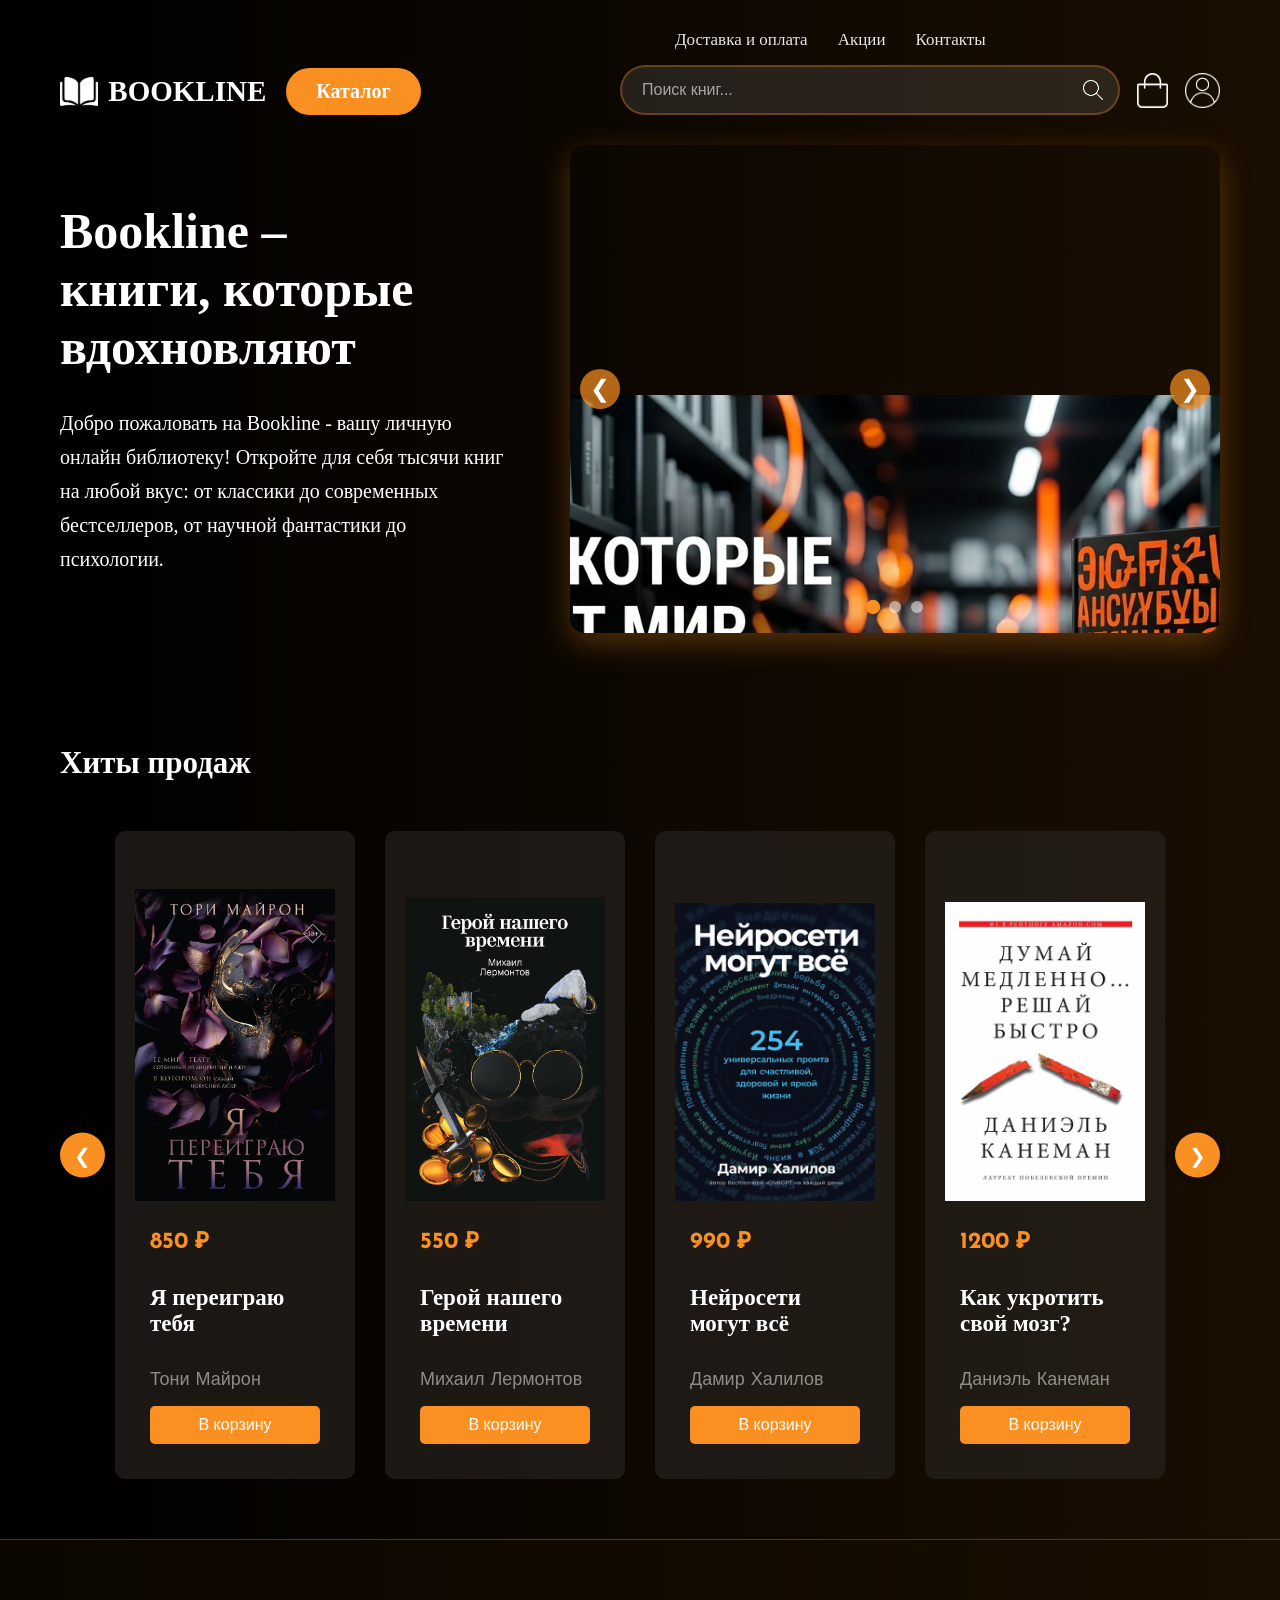
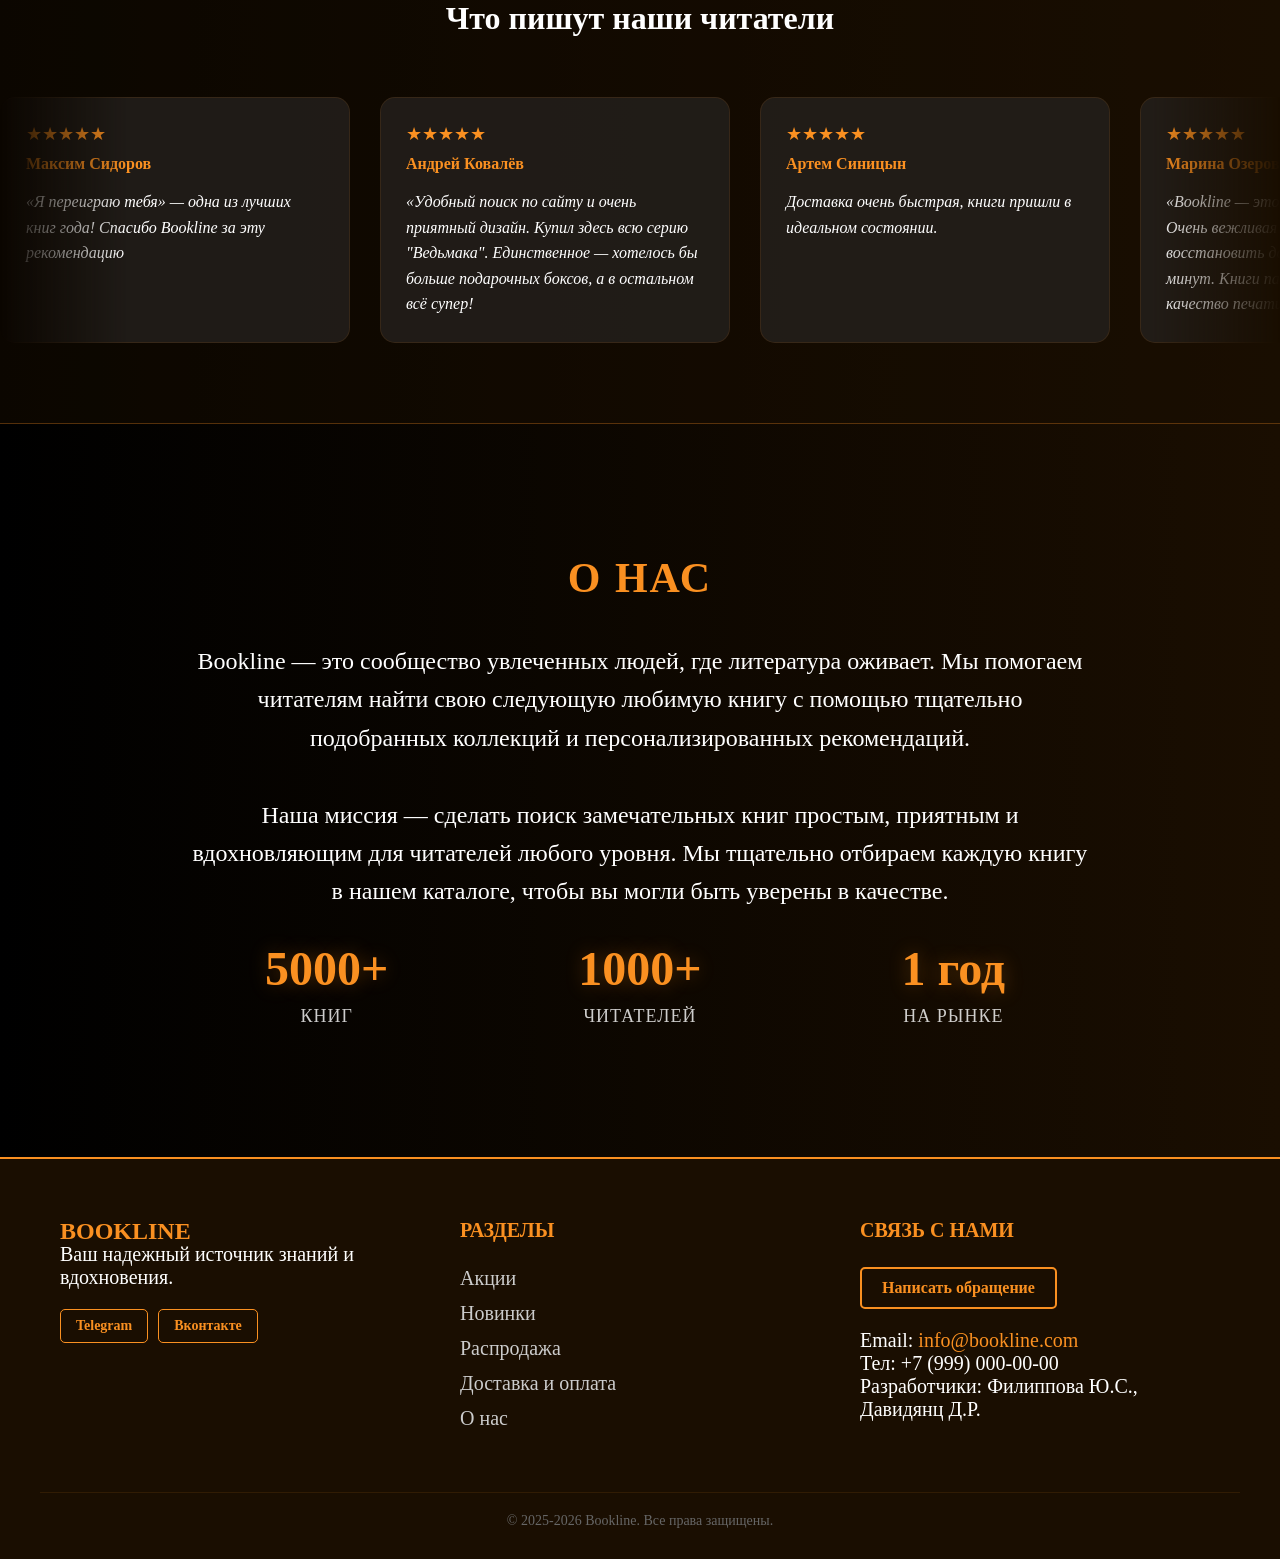
==== index.html @ d4cd9b9f "Фикс" ====
<!DOCTYPE html>
<html lang="ru">

<head>
    <meta charset="UTF-8">
    <meta name="viewport" content="width=device-width, initial-scale=1.0">
    <link rel="stylesheet" href="css/main.css" type="text/css">
    <link rel="icon" href="images/favicon.png" type="image/png">
    <title>Bookline</title>
</head>

<body>
    <div class="wrapper">
        <header class="container">
            <div class="header-left">
                <div class="logo">
                    <a href="index.html" class="logo-link">
                        <div class="logo-image">
                            <img src="images/logo.png" alt="Logo">
                        </div>
                        <span class="name">Bookline</span>
                    </a>
                </div>

                <div class="catalog-wrapper">
                    <div class="catalog-btn">
                        <a href="catalog.html" id="catalogTrigger">Каталог</a>
                    </div>
                    <ul class="catalog-dropdown" id="catalogMenu">
                        <li><a href="category.html">Классика</a></li>
                        <li><a href="#">Саморазвитие</a></li>
                        <li><a href="#">Фантастика</a></li>
                        <li><a href="#">Детективы</a></li>
                        <li><a href="#">Психология</a></li>
                        <li><a href="#">Программирование</a></li>
                        <li><a href="#">Детские книги</a></li>
                    </ul>
                </div>
            </div>

            <nav>
                <div class="top-links">
                    <a href="delivery-payment.html">Доставка и оплата</a>
                    <a href="#">Акции</a>
                    <a href="contacts.html">Контакты</a>

                </div>
                <ul>
                    <li class="search-item">
                        <form class="search-form" action="#" method="get">
                            <input type="text" placeholder="Поиск книг..." class="search-input">
                            <button type="submit" class="search-btn">
                                <img src="images/search-icon.png" alt="Поиск">
                            </button>
                        </form>
                    </li>
                    <li class="icon-item">
                        <a href="cart.html">
                            <img src="images/basket-icon.png" alt="Корзина" class="nav-icon">
                        </a>
                    </li>
                    <li class="icon-item">
                        <a href="#">
                            <img src="images/profile-icon.png" alt="Личный кабинет" class="nav-icon">
                        </a>
                    </li>
                </ul>
            </nav>
        </header>

        <main>
            <section class="hero container">
                <div class="hero-content">
                    <div class="hero--info">
                        <h2>Bookline – <br>книги, которые вдохновляют</h2>
                        <p>Добро пожаловать на Bookline - вашу личную онлайн библиотеку! Откройте для себя тысячи книг
                            на любой вкус: от классики до современных бестселлеров, от научной фантастики до психологии.
                        </p>
                    </div>

                    <div class="hero-carousel">
                        <div class="carousel-container">
                            <div class="carousel-slide"><img src="images/banner1.png" alt="Акция 1"></div>
                            <div class="carousel-slide"><img src="images/banner2.png" alt="Акция 2"></div>
                            <div class="carousel-slide"><img src="images/banner2.png" alt="Акция 3"></div>
                        </div>
                        <button class="carousel-prev">❮</button>
                        <button class="carousel-next">❯</button>
                    </div>
                </div>
            </section>

            <section class="container trending">
                <div class="trending-header">
                    <h3>Хиты продаж</h3>
                </div>

                <div class="trending-slider-container">
                    <button class="trending-prev">❮</button>
                    <div class="books-slider-wrapper">
                        <div class="Books">
                            <div class="Block">
                                <a href="product.html">
                                    <div class="book-image-container">
                                        <img src="images/1.jpeg" alt="Я переиграю тебя" class="book-image">
                                    </div>
                                </a>
                                <div class="book-info">
                                    <div class="price-tag">850 ₽</div>
                                    <a href="product.html"><span class="book-title">Я переиграю тебя</span></a>
                                    <p class="book-author">Тони Майрон</p>
                                </div>
                                <button class="add-to-cart-btn" data-id="book_1" data-title="Я переиграю тебя"
                                    data-author="Тони Майрон" data-price="850" data-image="images/1.jpeg">
                                    В корзину
                                </button>
                            </div>

                            <div class="Block">
                                <div class="book-image-container">
                                    <img src="images/2.jpeg" alt="Герой нашего времени" class="book-image">
                                </div>
                                <div class="book-info">
                                    <div class="price-tag">550 ₽</div>
                                    <span class="book-title">Герой нашего времени</span>
                                    <p class="book-author">Михаил Лермонтов</p>
                                </div>
                                <button class="add-to-cart-btn" data-id="book_2" data-title="Герой нашего времени"
                                    data-author="Михаил Лермонтов" data-price="550" data-image="images/2.jpeg">
                                    В корзину
                                </button>
                            </div>

                            <div class="Block">
                                <div class="book-image-container">
                                    <img src="images/3.jpeg" alt="Нейросети могут всё" class="book-image">
                                </div>
                                <div class="book-info">
                                    <div class="price-tag">990 ₽</div>
                                    <span class="book-title">Нейросети могут всё</span>
                                    <p class="book-author">Дамир Халилов</p>
                                </div>
                                <button class="add-to-cart-btn" data-id="book_3" data-title="Нейросети могут всё"
                                    data-author="Дамир Халилов" data-price="990" data-image="images/3.jpeg">
                                    В корзину
                                </button>
                            </div>

                            <div class="Block">
                                <div class="book-image-container">
                                    <img src="images/4.jpeg" alt="Как укротить свой мозг?" class="book-image">
                                </div>
                                <div class="book-info">
                                    <div class="price-tag">1200 ₽</div>
                                    <span class="book-title">Как укротить свой мозг?</span>
                                    <p class="book-author">Даниэль Канеман</p>
                                </div>
                                <button class="add-to-cart-btn" data-id="book_4" data-title="Как укротить свой мозг?"
                                    data-author="Даниэль Канеман" data-price="1200" data-image="images/4.jpeg">
                                    В корзину
                                </button>
                            </div>
                            <div class="Block">
                                <div class="book-image-container">
                                    <img src="images/4.jpeg" alt="Как укротить свой мозг?" class="book-image">
                                </div>
                                <div class="book-info">
                                    <div class="price-tag">1200 ₽</div>
                                    <span class="book-title">Как укротить свой мозг?</span>
                                    <p class="book-author">Даниэль Канеман</p>
                                </div>
                                <button class="add-to-cart-btn" data-id="book_4" data-title="Как укротить свой мозг?"
                                    data-author="Даниэль Канеман" data-price="1200" data-image="images/4.jpeg">
                                    В корзину
                                </button>
                            </div>
                            <div class="Block">
                                <div class="book-image-container">
                                    <img src="images/4.jpeg" alt="Как укротить свой мозг?" class="book-image">
                                </div>
                                <div class="book-info">
                                    <div class="price-tag">1200 ₽</div>
                                    <span class="book-title">Как укротить свой мозг?</span>
                                    <p class="book-author">Даниэль Канеман</p>
                                </div>
                                <button class="add-to-cart-btn" data-id="book_4" data-title="Как укротить свой мозг?"
                                    data-author="Даниэль Канеман" data-price="1200" data-image="images/4.jpeg">
                                    В корзину
                                </button>
                            </div>
                            <div class="Block">
                                <div class="book-image-container">
                                    <img src="images/4.jpeg" alt="Как укротить свой мозг?" class="book-image">
                                </div>
                                <div class="book-info">
                                    <div class="price-tag">1200 ₽</div>
                                    <span class="book-title">Как укротить свой мозг?</span>
                                    <p class="book-author">Даниэль Канеман</p>
                                </div>
                                <button class="add-to-cart-btn" data-id="book_4" data-title="Как укротить свой мозг?"
                                    data-author="Даниэль Канеман" data-price="1200" data-image="images/4.jpeg">
                                    В корзину
                                </button>
                            </div>
                        </div>
                    </div>
                    <button class="trending-next">❯</button>
                </div>
            </section>

            <section class="reviews-section">
                <h3>Что пишут наши читатели</h3>
                <div class="reviews-wrapper">
                    <div class="reviews">
                        <div class="review-card">
                            <div class="stars">★★★★★</div>
                            <div class="reviewer">Максим Сидоров</div>
                            <p class="quote">«Я переиграю тебя» — одна из лучших книг года! Спасибо Bookline за эту
                                рекомендацию</p>
                        </div>
                        <div class="review-card">
                            <div class="stars">★★★★★</div>
                            <div class="reviewer">Андрей Ковалёв</div>
                            <p class="quote">«Удобный поиск по сайту и очень приятный дизайн. Купил здесь всю серию
                                "Ведьмака". Единственное — хотелось бы больше подарочных боксов, а в остальном всё
                                супер!</p>

                        </div>
                        <div class="review-card">
                            <div class="stars">★★★★★</div>
                            <div class="reviewer">Артем Синицын</div>
                            <p class="quote">Доставка очень быстрая, книги пришли в идеальном состоянии.</p>
                        </div>
                        <div class="review-card">
                            <div class="stars">★★★★★</div>
                            <div class="reviewer">Марина Озерова</div>
                            <p class="quote">«Bookline — это любовь с первого заказа. Очень вежливая поддержка, помогли
                                восстановить доступ к аккаунту за пять минут. Книги пахнут типографией, качество печати
                                на высоте».</p>


                        </div>
                        <div class="review-card">
                            <div class="stars">★★★★★</div>
                            <p class="reviewer">Дмитрий Волков</p>
                            <p class="quote">«Шикарный подбор технической литературы. Раздел про программирование
                                постоянно обновляется актуальными новинками. Цены кусаются меньше, чем в сетевых
                                офлайн-магазинах».</p>

                        </div>




                    </div>
                </div>
            </section>




            <section class="about-section">
                <div class="container">
                    <h2>О Нас</h2>
                    <div class="about-content">
                        <div class="about-text">
                            <p class="about-main">Bookline — это сообщество увлеченных людей, где литература оживает. Мы
                                помогаем читателям найти свою следующую любимую книгу с помощью тщательно подобранных
                                коллекций и персонализированных рекомендаций.<br><br>
                                Наша миссия — сделать поиск замечательных книг простым, приятным и вдохновляющим для
                                читателей любого уровня. Мы тщательно отбираем каждую книгу в нашем каталоге, чтобы вы
                                могли быть уверены в качестве.</p>
                            <div class="about-stats">
                                <div class="stat-item"><span class="stat-number">5000+</span><span
                                        class="stat-label">книг</span></div>
                                <div class="stat-item"><span class="stat-number">1000+</span><span
                                        class="stat-label">читателей</span></div>
                                <div class="stat-item"><span class="stat-number">1 год</span><span class="stat-label">на
                                        рынке</span></div>
                            </div>
                        </div>
                    </div>
                </div>
            </section>
        </main>

        <footer class="footer">
            <div class="footer-content container">
                <div class="footer-section">
                    <div class="logo">
                        <span class="name" style="color: #FA9021; font-weight: bold; font-size: 24px;">Bookline</span>
                    </div>
                    <p>Ваш надежный источник знаний и вдохновения.</p>
                    <div class="social-links">
                        <a href="#" class="social-btn tg">Telegram</a>
                        <a href="#" class="social-btn vk">Вконтакте</a>
                    </div>
                </div>
                <div class="footer-section">
                    <h4>Разделы</h4>
                    <ul>
                        <li><a href="#">Акции</a></li>
                        <li><a href="#">Новинки</a></li>
                        <li><a href="#">Распродажа</a></li>
                        <li><a href="delivery-payment.html">Доставка и оплата</a></li>
                        <li><a href="#">О нас</a></li>
                    </ul>
                </div>
                <div class="footer-section">
                    <h4>Связь с нами</h4>
                    <button type="button" id="writeUsBtn" class="contact-btn">Написать обращение</button>
                    <p>Email: <a href="mailto:info@bookline.com" style="color: #FA9021;">info@bookline.com</a></p>
                    <p>Тел: +7 (999) 000-00-00</p>
                    <p>Разработчики: Филиппова Ю.C., Давидянц Д.Р.</p>
                </div>
            </div>
            <div class="footer-bottom container">
                <p>© 2025-2026 Bookline. Все права защищены.</p>
            </div>
        </footer>
    </div>
    <div id="contactModal" class="modal-overlay">
        <div class="modal-content contact-modal">
            <button id="closeContact" class="close-modal-btn">&times;</button>
            <h2>Написать нам</h2>
            <p class="modal-subtitle">Есть вопросы или предложения? Мы всегда на связи!</p>

            <form id="contactForm">
                <div class="form-group">
                    <label>Ваше имя</label>
                    <input type="text" id="contactName" placeholder="Иван Иванов" required>
                </div>

                <div class="form-group">
                    <label>Электронная почта</label>
                    <input type="email" id="contactEmail" placeholder="example@mail.com" required>
                </div>

                <div class="form-group">
                    <label>Сообщение</label>
                    <textarea id="contactMessage" rows="4" placeholder="Ваш текст..." required></textarea>
                </div>

                <button type="submit" class="submit-contact-btn">Отправить сообщение</button>
            </form>
        </div>
    </div>
    <script src="js/script.js"></script>
</body>

</html>
---- css/main.css ----
@import url('https://fonts.googleapis.com/css2?family=Alegreya+SC:ital,wght@0,400;0,500;0,700;0,800;0,900;1,400;1,500;1,700;1,800;1,900&family=Josefin+Sans:ital,wght@0,100..700;1,100..700&family=Winky+Sans:ital,wght@0,300..900;1,300..900&display=swap');
@import url('https://fonts.googleapis.com/css2?family=Alegreya+SC:ital,wght@0,400;0,500;0,700;0,800;0,900;1,400;1,500;1,700;1,800;1,900&family=Winky+Sans:ital,wght@0,300..900;1,300..900&display=swap');

* {
    margin: 0;
    padding: 0;
    box-sizing: border-box;
}

body {
    font-weight: 400;
    color: white;
    font-size: 20px;
    background: linear-gradient(90deg, rgba(0, 0, 0, 1) 0%, rgba(26, 14, 1, 1) 100%);
}

a {
    text-decoration: none;
}

.wrapper {
    width: 100%;
}

.container {
    margin: 0 auto;
    max-width: 1200px;
    padding: 0 20px;
}

header.container {
    display: flex;
    align-items: flex-end; 
    justify-content: space-between;
    gap: 20px;
    padding: 30px 20px;
}
.header-left {
    display: flex;
    align-items: center;
    gap: 20px;
    flex-shrink: 0; 
}

.logo {
    display: flex;
    align-items: center;
    gap: 10px; 
}

.logo-image {
    display: flex;
    align-items: center;
    height: 29px; 
}

.logo-image img {
    height: 100%; 
    width: auto;  
    object-fit: contain;
}

.name {
    
    text-transform: uppercase;
    font-size: 29px;
    font-weight: 800;
    user-select: none;
    pointer-events: none;
    cursor: none;
    display: inline-block;
    line-height: 1; 
    margin: 0; 
}

nav {
    display: flex;
    flex-direction: column;
    align-items: center; 
    gap: 15px; 
    flex-grow: 1; 
}
 header nav ul {
    width: 100%;
    display: flex;
    align-items: center;
    justify-content: flex-end; 
    gap: 25px;
    margin: 0;
    padding: 0;
    list-style: none;
}

header nav ul li {
    display: flex;
    align-items: center;
}

header nav ul li a {
    color: #fff;
}

/* Верхние ссылки */ 
.top-links {
    display: flex;
    gap: 30px;
    justify-content: center;
}

.top-links a {
    font-size: 17px;
    color: rgba(255, 255, 255, 0.897);
    transition: color 0.3s;
}

.top-links a:hover {
    color: #FA9021;
}

/* Кнопка каталога */
.catalog-btn a {
    display: inline-block;
    background-color: #FA9021;
    color: white;
    padding: 12px 30px;
    border-radius: 50px;
    font-weight: 600;
    transition: background-color 0.3s ease;
    border: none;
    white-space: nowrap;
}

.catalog-btn a:hover {
    background-color: #DC7000;
    transform: none;
    border-bottom: none; 
    background-color: #DC7000;
    transform: none;
    border-bottom: none;
    box-shadow: 0 0 25px #FA9021;
}
.catalog-wrapper:hover .catalog-dropdown {
    display: block;
}

/* Поисковая строка */
.search-item {
    flex-grow: 1; 
    max-width: 500px;
} 

.search-form {
    display: flex;
    align-items: center;
    background: rgba(255, 255, 255, 0.1);
    border-radius: 50px;
    border: 2px solid rgba(250, 144, 33, 0.3);
    overflow: hidden;
    transition: all 0.3s ease;
    width: 100%;
}

.search-form:hover {
    border-color: #FA9021;
    background: rgba(255, 255, 255, 0.15);
}

.search-input {
    flex: 1;
    background: transparent;
    border: none;
    padding: 14px 20px;
    color: white;
    font-size: 16px;
    outline: none;
}

.search-input::placeholder {
    color: rgba(255, 255, 255, 0.6);
}

.search-btn {
    background: transparent;
    border: none;
    padding: 8px 15px;
    cursor: pointer;
    display: flex;
    align-items: center;
    justify-content: center;
}

.search-btn img {
    width: 20px;
    height: 20px;
    filter: brightness(0) invert(1);
    transition: all 0.3s ease;
}

.search-btn:hover img {
    filter: invert(47%) sepia(71%) saturate(2461%) hue-rotate(350deg) brightness(101%) contrast(101%);
    transform: scale(1.1);
}


header nav ul {
    list-style: none;
    display: flex;
    align-items: center;
    gap: 15px;
    margin: 0;
    padding: 0;
}


.icon-item {
    display: flex;
    align-items: center;
    height: 100%;
}


.nav-icon {
    width: 35px;
    height: 35px;
    transition: all 0.3s ease;
    object-fit: contain;
    display: block;
}


.icon-item:hover .nav-icon {
    filter: invert(47%) sepia(71%) saturate(2461%) hue-rotate(350deg) brightness(101%) contrast(101%);
    transform: scale(1.1);
}


.icon-item a {
    border-bottom: none !important;
}
.icon-item a:hover {
    border-bottom: none !important;
}


.hero {
    padding-bottom: 100px;
    position: relative;
    min-height: 600px;
}
.hero-content {
    display: flex;
    gap: 60px;
    align-items: center;
    width: 100%;
}


.hero img {
    max-width: 100%;
    width: 540px;
    height: 540px;
    position: absolute;
    top: 250px;
    right: 0;
}

.hero--info {
    width: 450px;
    padding-top: 0;
}

.hero--info h2 {
    font-size: 50px;
    font-weight: 600;
    user-select: none;
    pointer-events: none;
    cursor: none !important;
}

.hero--info p {
    line-height: 170%;
    font-weight: 500;
    margin-top: 30px; 
    user-select: none;
    pointer-events: none;
    cursor: none !important;
}

.hero--info .btn {
    margin: 20px 20px;
    background: #FA9021;
    color: #fff;
    border-radius: 50px;
    padding: 15px 30px;
    border: 0;
    transition: all 500ms ease;
    display: inline-block;
}

.hero--info .btn:hover {
    font-size: 20px;
    cursor: pointer;
    transform: scale(1.1);
}


.hero-carousel {
    position: relative;
    width: 70%; 
    min-width: 300px; 
    max-width: 650px; 
    aspect-ratio: 4/3;
    overflow: hidden;
    border-radius: 15px;
    box-shadow: 0 10px 30px rgba(250, 144, 33, 0.3);
    flex-shrink: 0;
    margin-right: auto;
}

.carousel-container {
    display: flex;
    width: 100%;
    height: 100%;
    transition: transform 0.5s ease;
}

.carousel-slide {
    min-width: 100%;
    height: 100%;
}
.carousel-slide img {
    width: 100%;
    height: 100%;
    object-fit: cover;
}


.carousel-prev, .carousel-next {
    position: absolute;
    top: 50%;
    transform: translateY(-50%);
    background: rgba(250, 144, 33, 0.7);
    color: white;
    border: none;
    width: 40px;
    height: 40px;
    border-radius: 50%;
    font-size: 24px;
    cursor: pointer;
    display: flex;
    align-items: center;
    justify-content: center;
    transition: all 0.3s ease;
    z-index: 10;
}
.carousel-prev {
    left: 10px;
}

.carousel-next {
    right: 10px;
}

.carousel-prev:hover, .carousel-next:hover {
    background: #FA9021;
    transform: translateY(-50%) scale(1.1);
}

/* Индикаторы (точки) */
.carousel-dots {
    position: absolute;
    bottom: 20px;
    left: 50%;
    transform: translateX(-50%);
    display: flex;
    gap: 10px;
    z-index: 10;
}

.dot {
    width: 12px;
    height: 12px;
    border-radius: 50%;
    background: rgba(255, 255, 255, 0.5);
    cursor: pointer;
    transition: all 0.3s ease;
}

.dot:hover {
    background: white;
}

.active-dot {
    background: #FA9021;
    transform: scale(1.2);
}

.hero > img {
    max-width: 100%;
    width: 500px;
    height: 500px;
    position: absolute;
    top: 50px;
    right: 0;
    z-index: 1;
}

.trending-header {
    display: flex;
    justify-content: space-between;
    align-items: center;
    margin-bottom: 30px;
}
.trending h3 {
    font-weight: 600;
    font-size: 31px;
    padding: 0;
    text-align: left;
}

.trending .see-all {
    color: #fff;
    background: #25211D;
    border-radius: 5px;
    padding: 12px 23px;
    float: right;
    display: block;
    transition: all 500ms ease;
    margin-top: 20px;
    margin-right: 20px;
}

.trending .see-all:hover {
    transform: scale(1.1);
}

.trending-header {
    display: flex;
    justify-content: space-between;
    align-items: center;
    width: 100%;
    margin-bottom: 30px;
}

.trending-controls {
    display: flex;
    gap: 10px;
}

.trending-prev, .trending-next {
    width: 50px;
    height: 50px;
    background-color: #FA9021;
    border: none;
    border-radius: 8px;
    cursor: pointer;
    display: flex;
    align-items: center;
    justify-content: center;
    transition: background-color 0.3s ease;
    color: white;
    font-size: 24px;
}

.trending-prev:hover, .trending-next:hover {
    background-color: #DC7000;
}


.trending .Books {
    display: flex;
    justify-content: flex-start;
    gap: 30px;
    flex-wrap: nowrap; 
    transition: transform 0.5s ease-out;
    padding: 20px 0;
}

.trending .Books span {
    display: block;
    text-align:initial;
    margin-top: 1rem;
    margin-bottom: 2rem;
    font-size: 23px;
}

.Books-image {
    width: 100%;
    height: 60%;
    object-fit: cover;
    border-bottom: 1px solid #eee;
}



.divider {
    border: none;
    height: 1px;
    background-color: #d4b483;
    margin: 40px auto;
    width: 50%;
}

.trending .Block {
    position: relative;
    transition: all 0.3s ease;
    padding: 20px;
    border-radius: 10px;
    background: rgba(37, 33, 29, 0.7);
    flex: 0 0 calc((100% - (30px * 3)) / 4); 
    max-width: 280px;
    display: flex;
    flex-direction: column;
    align-items: center;
    box-sizing: border-box;
}
.trending .Block:hover {
    transform: translateY(-10px);
    box-shadow: 0 10px 20px rgba(250, 144, 33, 0.3);
    background: rgba(37, 33, 29, 0.9);
    border: 1px solid #FA9021;
}

.trending-slider-container {
    position: relative;
    display: flex;
    align-items: center;
    width: 100%;
}


.books-slider-wrapper {
    overflow: hidden;
    width: 100%;
    margin: 0 55px; 
}


.trending-prev, .trending-next {
    position: absolute;
    top: 50%;
    transform: translateY(-50%);
    background: #FA9021;
    color: white;
    border: none;
    width: 45px;
    height: 45px;
    border-radius: 50%;
    cursor: pointer;
    font-size: 20px;
    z-index: 10;
    display: flex;
    align-items: center;
    justify-content: center;
    transition: all 0.3s ease;
    box-shadow: 0 4px 10px rgba(0,0,0,0.3);
}

.trending-prev:hover, .trending-next:hover {
    background: #DC7000;
    transform: translateY(-50%) scale(1.1);
}

.trending-prev { left: 0; } 
.trending-next { right: 0; } 


.trending-controls {
    display: none;
}

.book-image-container {

    width: 100%;
    height: 350px; 
    display: flex;
    align-items: flex-end; 
    justify-content: center;
    overflow: hidden;
    margin-bottom: 15px;
}

.book-image {
    max-width: 100%;
    max-height: 100%; 
    object-fit: contain;
    transition: transform 0.3s ease;
}

.Block:hover .book-image {
    transform: scale(1.05);
}

.Block:hover span {
    color: #FA9021;
}

.Block::before {
    content: '';
    position: absolute;
    top: 0;
    left: 0;
    right: 0;
    height: 3px;
    background: #FA9021;
    transform: scaleX(0);
    transition: transform 0.3s ease;
}

.Block:hover::before {
    transform: scaleX(1);
}
.add-to-cart-btn {
    margin-top: 1rem;
    padding: 10px 20px;
    background-color: #FA9021;
    color: white;
    border: none;
    border-radius: 5px;
    cursor: pointer;
    font-size: 16px;
    transition: all 0.3s ease;
    width: 80%;
    align-self: center;
    margin-top: auto;
}

.add-to-cart-btn:hover {
    background-color: #DC7000;
    transform: translateY(-2px);
    box-shadow: 0 4px 8px rgba(0, 0, 0, 0.2);
}

.divider {
    border: none;
    height: 1px;
    background-color: #FA9021;
    margin: 40px auto;
    width: 80%;
    opacity: 0.3;
}

.book-info {
    width: 100%;
    padding: 0 15px; 
    display: flex;
    flex-direction: column;
    align-items: flex-start; 
    margin-top: 15px;
    flex-grow: 1; 
}

/* Название книги */
.book-title {
    font-size: 19px;
    font-weight: 600;
    color: #fff;
    text-align: left;
    display: block;
}

.book-author {
    font-size: 18px;
    color: rgba(255, 255, 255, 0.5); 
    margin-top: auto;
    margin-bottom: 1rem;
    font-family: 'Josefin Sans', sans-serif;
}

/* Цена книги */
.price-tag {
    font-size: 23px;
    font-weight: 700;
    color: #FA9021; 
    font-family: 'Josefin Sans', sans-serif;
    margin-bottom: 15px;
}


.add-to-cart-btn {
    width: calc(100% - 30px); 
    margin-bottom: 15px;
}
/* Секция О нас */
.about-section {
    padding: 80px 0;
    margin: 50px 0;
    width: 100%;
}

.about-section .container {
    max-width: 1200px;
    margin: 0 auto;
    padding: 0 20px;
}

.about-section h2 {
    color: #FA9021;
    font-size: 42px;
    margin-bottom: 40px;
    font-weight: 700;
    text-align: center;
    text-transform: uppercase;
    letter-spacing: 2px;
}

.about-content {
    display: flex;
    justify-content: center;
}

.about-text {
    max-width: 900px;
    text-align: center;
}

.about-main {
    font-size: 24px;
    line-height: 1.6;
    margin-bottom: 30px;
    color: #fff;
    font-weight: 500;
}

.about-secondary {
    font-size: 22px;
    line-height: 1.8;
    margin-bottom: 50px;
    color: rgba(255, 255, 255, 0.9);
}

.about-stats {
    display: flex;
    justify-content: space-around;
    gap: 40px;
    flex-wrap: wrap;
    margin-top: 30px;
}

.stat-item {
    display: flex;
    flex-direction: column;
    align-items: center;
    min-width: 150px;
}

.stat-number {
    font-size: 48px;
    font-weight: 800;
    color: #FA9021;
    margin-bottom: 10px;
    text-shadow: 0 0 20px rgba(250, 144, 33, 0.3);
}

.stat-label {
    font-size: 18px;
    color: rgba(255, 255, 255, 0.8);
    text-transform: uppercase;
    letter-spacing: 1px;
}

/* Адаптивность */
@media (max-width: 768px) {
    .about-section {
        padding: 50px 0;
    }
    
    .about-section h2 {
        font-size: 32px;
    }
    
    .about-main {
        font-size: 20px;
    }
    
    .about-secondary {
        font-size: 16px;
    }
    
    .stat-number {
        font-size: 36px;
    }
    
    .stat-label {
        font-size: 14px;
    }
    
    .about-stats {
        gap: 20px;
    }
}

.footer {
    background-color: #1a0e01;
    padding: 60px 0 30px;
    color: #fff;
    border-top: 2px solid #FA9021;
}

.footer-content {
    display: flex;
    justify-content: space-between;
    flex-wrap: wrap;
    gap: 40px;
}

.footer-section {
    flex: 1;
    min-width: 250px;
}

.footer-section h4 {
    color: #FA9021;
    margin-bottom: 25px;
    font-size: 20px;
    text-transform: uppercase;
}

.footer-section ul {
    list-style: none;
    padding: 0;
}

.footer-section ul li {
    margin-bottom: 12px;
}

.footer-section ul li a {
    color: #ccc;
    text-decoration: none;
    transition: 0.3s;
}

.footer-section ul li a:hover {
    color: #FA9021;
}

.footer-section button {
    display: block; 
    margin-bottom: 20px; 
    background-color: transparent; 
    color: #FA9021; 
    border: 2px solid #FA9021; 
    padding: 10px 20px;
    border-radius: 5px;
    font-size: 16px;
    font-weight: 600;
    cursor: pointer;
    transition: all 0.3s ease;
    font-family: inherit;
}


.footer-section button:hover {
    background-color: #FA9021; 
    color: #1a0e01; 
    box-shadow: 0 0 15px rgba(250, 144, 33, 0.4);
    transform: translateY(-2px);
}


.footer-section button:active {
    transform: translateY(0);
}


.social-links {
    display: flex;
    gap: 10px;
    margin-top: 20px;
}

.social-btn {
    padding: 8px 15px;
    border-radius: 5px;
    text-decoration: none;
    font-size: 14px;
    font-weight: bold;
    transition: 0.3s;
    border: 1px solid #FA9021;
    color: #FA9021;
}

.social-btn:hover {
    background-color: #FA9021;
    color: #1a0e01;
}

/* Подвал */
.footer-bottom {
    text-align: center;
    margin-top: 50px;
    padding-top: 20px;
    border-top: 1px solid rgba(250, 144, 33, 0.1);
    color: #666;
    font-size: 14px;
}

@media (max-width: 768px) {
    .footer-content {
        flex-direction: column;
        text-align: center;
    }
    .social-links {
        justify-content: center;
    }
}

/* ====================== ОТЗЫВЫ — автоматическая медленная прокрутка */

.reviews-section {
    width: 100%;
    overflow: hidden; 
    background: rgba(26, 14, 1, 0.45);
    border-top: 1px solid rgba(250, 144, 33, 0.3);
    border-bottom: 1px solid rgba(250, 144, 33, 0.3);
    padding: 60px 0;
    margin: 40px 0;
}


.reviews-section h3 {
    max-width: 1200px;
    margin: 0 auto 40px;
    padding: 0 20px;
    text-align: center;
    font-size: 32px;
    color: #fff;
}


.reviews-wrapper {
    display: flex;
    overflow: hidden;
    width: 100%;
    
    mask-image: linear-gradient(to right, transparent, black 10%, black 90%, transparent);
}

.reviews {
    display: flex;
    gap: 30px;
    padding: 20px 0;
    width: max-content; 
    animation: marquee 30s linear infinite;
}

/* Остановка при наведении */
.reviews:hover {
    animation-play-state: paused;
}

/* 3. Сама карточка отзыва */
.review-card {
    flex: 0 0 350px; 
    background: rgba(37, 33, 29, 0.8);
    border-radius: 15px;
    padding: 25px;
    border: 1px solid rgba(250, 144, 33, 0.1);
    transition: 0.3s ease;
}

.review-card:hover {
    border-color: #FA9021;
    transform: translateY(-5px);
    background: rgba(37, 33, 29, 1);
}

.quote {
    font-style: italic;
    font-size: 16px;
    line-height: 1.6;
    margin-top: 1rem;
}

.stars {
    color: #FA9021;
    margin-bottom: 10px;
    font-size: 18px;
}

.reviewer {
    font-weight: bold;
    color: #FA9021;
    font-size: 16px;
}


@keyframes marquee {
    0% {
        transform: translateX(0);
    }
    100% {
        
        transform: translateX(-50%);
    }
}

/* РЕАЛИЗАЦИЯ КАТАЛОГА С ВЫПАДАЮЩИМСЯ СПИСКОМ*/
.catalog-wrapper {
    position: relative; 
    display: inline-block; 
}

.catalog-dropdown {
    position: absolute;
    top: 100%; 
    left: 0;               
    width: 280px;
    background: #0a0a0a; 
    list-style: none;
    padding: 15px 0;
    margin: 0;
    border-radius: 12px;
    border: 1px solid rgba(250, 144, 33, 0.3);
    box-shadow: 0 15px 40px rgba(0, 0, 0, 0.9);
    z-index: 10000;
    
    
    opacity: 0;
    visibility: hidden;
    transform: translateY(-10px);
    transition: all 0.3s ease;
    pointer-events: none; 
}


.catalog-wrapper:hover .catalog-dropdown {
    opacity: 1;
    visibility: visible;
    transform: translateY(0);
    pointer-events: auto; 
}


.catalog-dropdown li a {
    display: block;
    padding: 12px 25px;
    color: #fff;
    font-family: 'Josefin Sans', sans-serif;
    font-size: 18px; 
    font-weight: 500;
    text-decoration: none;
    transition: all 0.3s ease;
    text-align: left; 
}

.catalog-dropdown li a:hover {
    background: rgba(250, 144, 33, 0.1);
    color: #FA9021;
    padding-left: 35px; 
}

header.container {
    overflow: visible !important;
}

.modal-overlay {
    display: none; 
    position: fixed;
    top: 0;
    left: 0;
    width: 100%;
    height: 100%;
    background: rgba(0, 0, 0, 0.85);
    backdrop-filter: blur(5px);
    z-index: 1000;
    justify-content: center;
    align-items: center;
}

.modal-overlay.active {
    display: flex;
}


.contact-modal {
    background: #000000;
    border: 1px solid #FA9021;
    padding: 40px;
    border-radius: 20px;
    width: 90%;
    max-width: 480px;
    color: white;
    position: relative;
    box-shadow: 0 10px 30px rgba(0, 0, 0, 0.5);
}

.contact-modal h2 {
    color: #FA9021;
    margin-bottom: 10px;
    text-align: center;
    font-size: 24px;
}

.modal-subtitle {
    font-size: 14px;
    text-align: center;
    margin-bottom: 30px;
    color: #ccc;
    line-height: 1.4;
}

.contact-modal .form-group {
    display: flex;
    flex-direction: column;
    gap: 8px;
    margin-bottom: 15px;
}

.contact-modal label {
    font-weight: bold;
    font-size: 14px;
    color: #fff;
}

.contact-modal input, 
.contact-modal textarea {
    padding: 15px;
    background: transparent;
    border: 1px solid rgba(250, 144, 33, 0.5);
    border-radius: 10px;
    color: white;
    font-size: 15px;
    width: 100%;
    box-sizing: border-box;
    transition: 0.3s;
}

.contact-modal input:focus, 
.contact-modal textarea:focus {
    outline: none;
    border-color: #FA9021;
    box-shadow: 0 0 10px rgba(250, 144, 33, 0.2);
}

.contact-modal input::placeholder, 
.contact-modal textarea::placeholder {
    color: rgba(255, 255, 255, 0.4);
}

.submit-contact-btn {
    background: #FA9021;
    color: white;
    border: none;
    padding: 16px;
    border-radius: 10px;
    width: 100%;
    font-weight: bold;
    font-size: 16px;
    cursor: pointer;
    transition: 0.3s;
    margin-top: 15px;
}

.submit-contact-btn:hover {
    background: #e67e17;
    transform: translateY(-2px);
}

.close-modal-btn {
    position: absolute;
    top: 15px;
    right: 20px;
    background: transparent;
    border: none;
    color: #FA9021;
    font-size: 28px;
    font-weight: 300;
    line-height: 1;
    cursor: pointer;
    transition: 0.3s;
    padding: 0;
    width: auto;
    height: auto;
}

.close-modal-btn:hover {
    color: white;
    transform: rotate(90deg);
}
.logo-link {
    text-decoration: none;
    display: flex;
    align-items: center;
    gap: 10px; 
    color: inherit; 
}
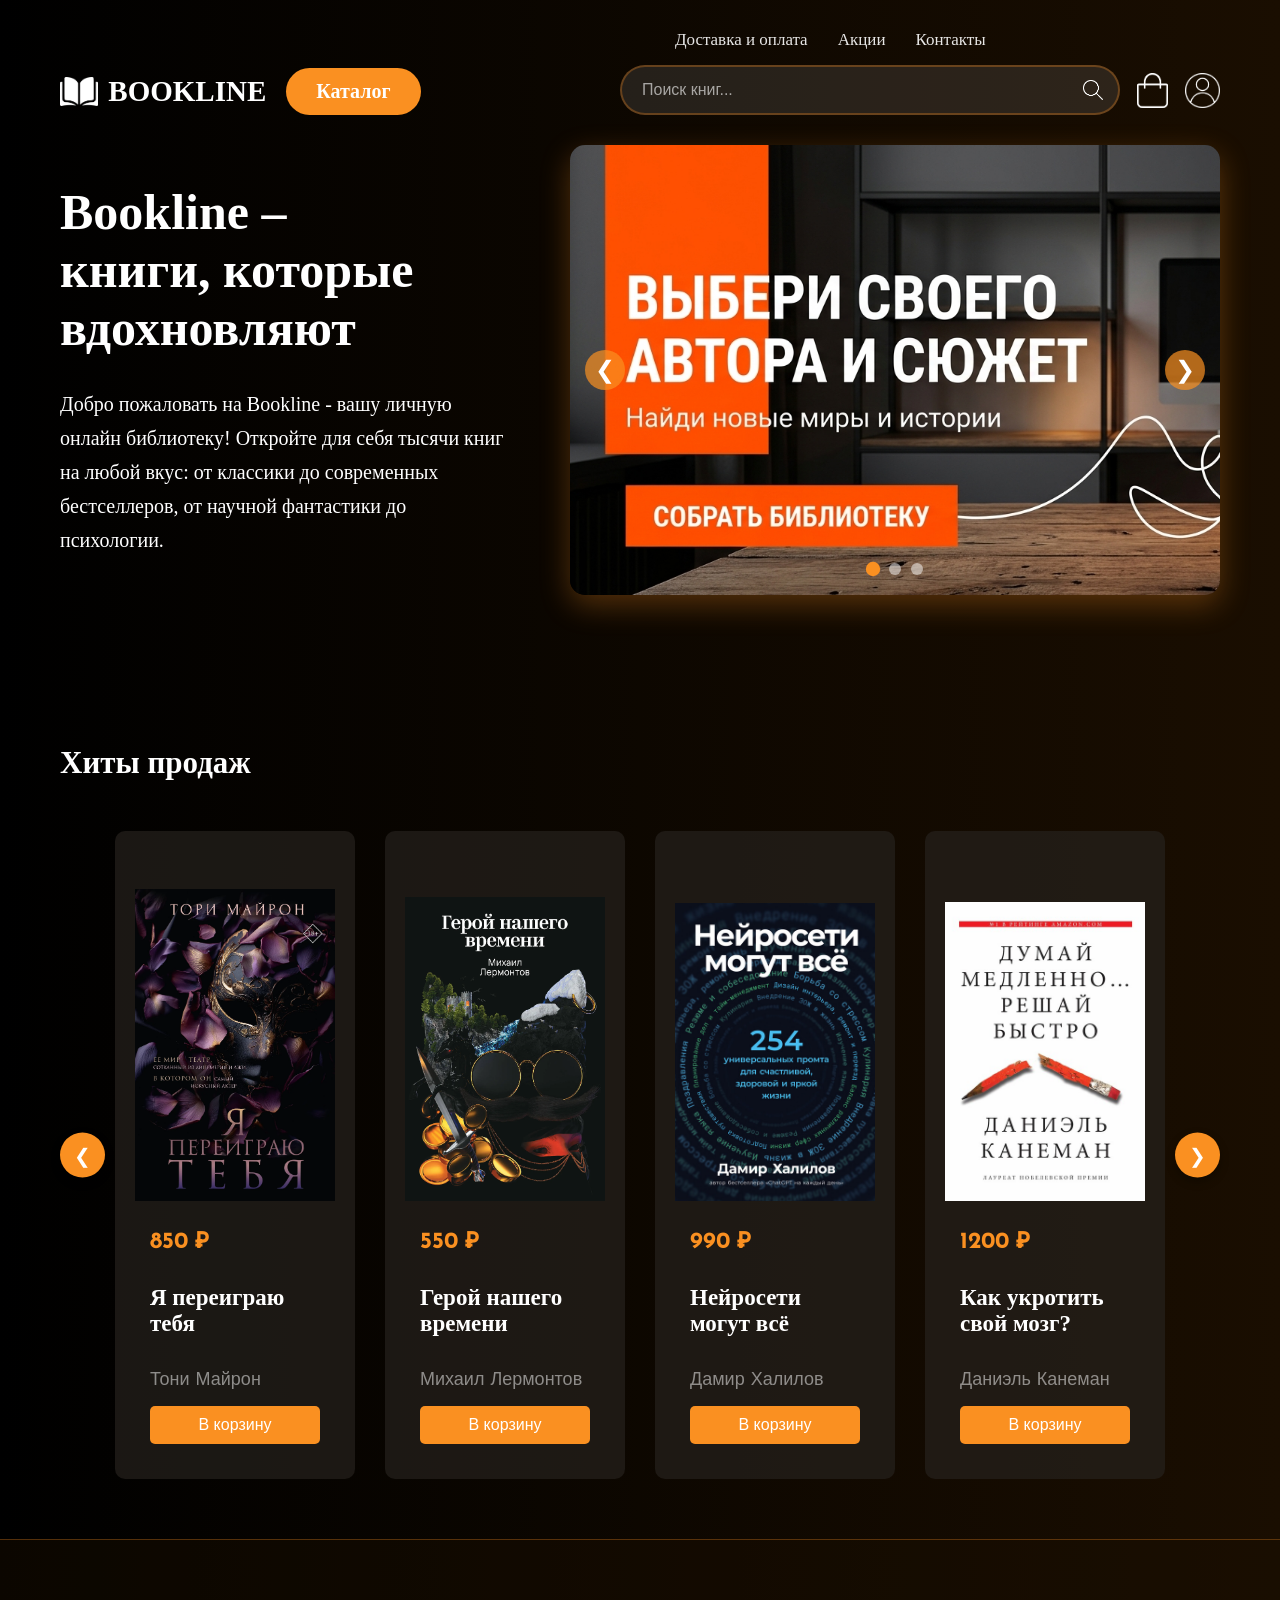
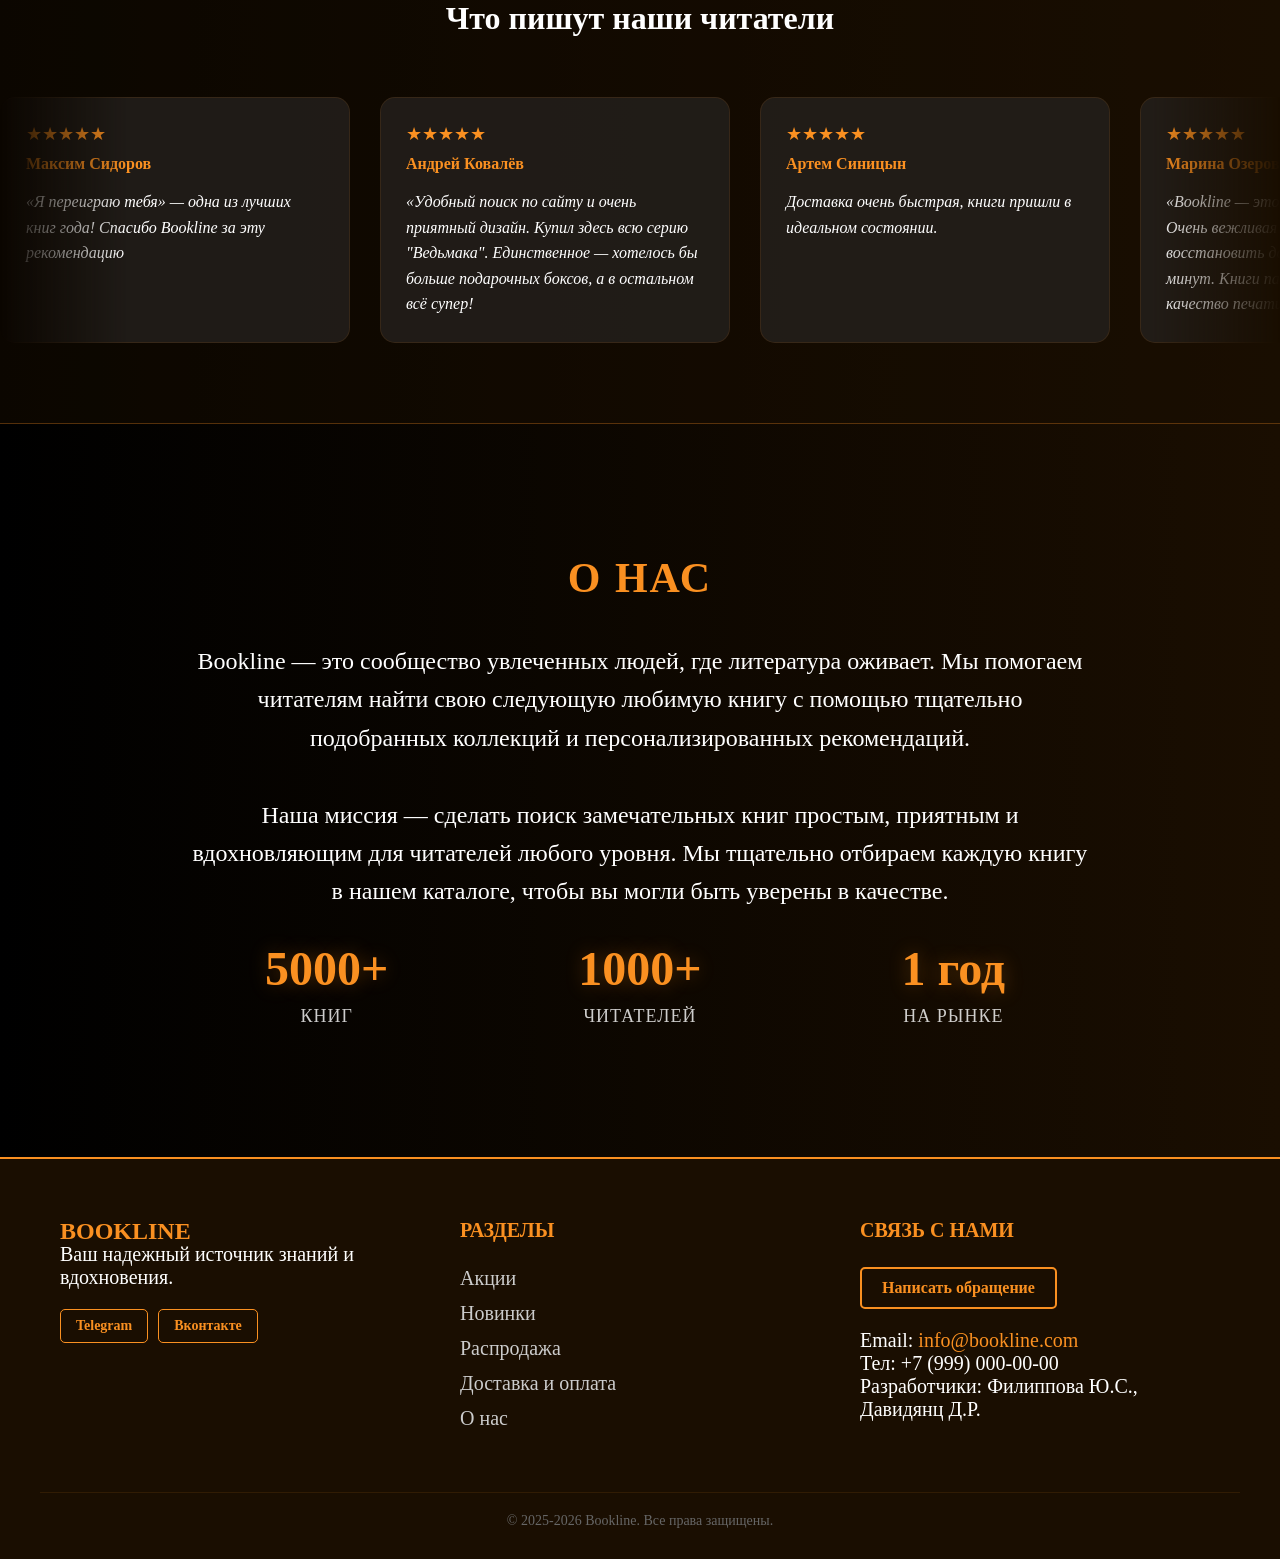
==== commit 3027af91: "Адаптивная вёрстка 5.0 + фикс" ====
--- a/index.html
+++ b/index.html
@@ -60,7 +60,7 @@
                         </a>
                     </li>
                     <li class="icon-item">
-                        <a href="#">
+                        <a href="profile.html">
                             <img src="images/profile-icon.png" alt="Личный кабинет" class="nav-icon">
                         </a>
                     </li>
@@ -322,27 +322,33 @@
     <div id="contactModal" class="modal-overlay">
         <div class="modal-content contact-modal">
             <button id="closeContact" class="close-modal-btn">&times;</button>
-            <h2>Написать нам</h2>
-            <p class="modal-subtitle">Есть вопросы или предложения? Мы всегда на связи!</p>
-
-            <form id="contactForm">
-                <div class="form-group">
-                    <label>Ваше имя</label>
-                    <input type="text" id="contactName" placeholder="Иван Иванов" required>
-                </div>
-
-                <div class="form-group">
-                    <label>Электронная почта</label>
-                    <input type="email" id="contactEmail" placeholder="example@mail.com" required>
-                </div>
-
-                <div class="form-group">
-                    <label>Сообщение</label>
-                    <textarea id="contactMessage" rows="4" placeholder="Ваш текст..." required></textarea>
-                </div>
-
-                <button type="submit" class="submit-contact-btn">Отправить сообщение</button>
-            </form>
+
+            <div class="form-content">
+                <h2>Написать нам</h2>
+                <p class="modal-subtitle">Есть вопросы или предложения? Мы всегда на связи!</p>
+                <form id="contactForm">
+                    <div class="form-group">
+                        <label>Ваше имя</label>
+                        <input type="text" id="contactName" placeholder="Иван Иванов" required>
+                    </div>
+                    <div class="form-group">
+                        <label>Электронная почта</label>
+                        <input type="email" id="contactEmail" placeholder="example@mail.com" required>
+                    </div>
+                    <div class="form-group">
+                        <label>Сообщение</label>
+                        <textarea id="contactMessage" rows="4" placeholder="Ваш текст..." required></textarea>
+                    </div>
+                    <button type="submit" class="submit-contact-btn">Отправить сообщение</button>
+                </form>
+            </div>
+
+            <div class="success-content" style="display: none;">
+                <div class="success-check-icon"></div>
+                <h3 class="success-title">Спасибо за обращение!</h3>
+                <p class="success-text">Мы получили ваш вопрос и свяжемся с вами в ближайшее время.</p>
+                <button type="button" class="success-close-btn" id="closeSuccessBtn">Закрыть</button>
+            </div>
         </div>
     </div>
     <script src="js/script.js"></script>
--- a/css/main.css
+++ b/css/main.css
@@ -1,10 +1,14 @@
 @import url('https://fonts.googleapis.com/css2?family=Alegreya+SC:ital,wght@0,400;0,500;0,700;0,800;0,900;1,400;1,500;1,700;1,800;1,900&family=Josefin+Sans:ital,wght@0,100..700;1,100..700&family=Winky+Sans:ital,wght@0,300..900;1,300..900&display=swap');
-@import url('https://fonts.googleapis.com/css2?family=Alegreya+SC:ital,wght@0,400;0,500;0,700;0,800;0,900;1,400;1,500;1,700;1,800;1,900&family=Winky+Sans:ital,wght@0,300..900;1,300..900&display=swap');
+
 
 * {
     margin: 0;
     padding: 0;
     box-sizing: border-box;
+}
+html, body {
+    overflow-x: hidden;
+    width: 100%;
 }
 
 body {
@@ -20,6 +24,7 @@
 
 .wrapper {
     width: 100%;
+    overflow-x: hidden;
 }
 
 .container {
@@ -117,7 +122,7 @@
     color: #FA9021;
 }
 
-/* Кнопка каталога */
+
 .catalog-btn a {
     display: inline-block;
     background-color: #FA9021;
@@ -134,16 +139,13 @@
     background-color: #DC7000;
     transform: none;
     border-bottom: none; 
-    background-color: #DC7000;
-    transform: none;
-    border-bottom: none;
     box-shadow: 0 0 25px #FA9021;
 }
 .catalog-wrapper:hover .catalog-dropdown {
     display: block;
 }
 
-/* Поисковая строка */
+
 .search-item {
     flex-grow: 1; 
     max-width: 500px;
@@ -247,26 +249,19 @@
     position: relative;
     min-height: 600px;
 }
+
 .hero-content {
     display: flex;
     gap: 60px;
     align-items: center;
     width: 100%;
-}
-
-
-.hero img {
-    max-width: 100%;
-    width: 540px;
-    height: 540px;
-    position: absolute;
-    top: 250px;
-    right: 0;
+    position: relative;
+    z-index: 2;
 }
 
 .hero--info {
     width: 450px;
-    padding-top: 0;
+    flex-shrink: 0;
 }
 
 .hero--info h2 {
@@ -274,66 +269,62 @@
     font-weight: 600;
     user-select: none;
     pointer-events: none;
-    cursor: none !important;
 }
 
 .hero--info p {
     line-height: 170%;
     font-weight: 500;
-    margin-top: 30px; 
+    margin-top: 30px;
     user-select: none;
     pointer-events: none;
-    cursor: none !important;
 }
 
 .hero--info .btn {
-    margin: 20px 20px;
+    margin: 20px 0;
     background: #FA9021;
     color: #fff;
     border-radius: 50px;
     padding: 15px 30px;
     border: 0;
-    transition: all 500ms ease;
+    transition: all 0.3s ease;
     display: inline-block;
 }
 
 .hero--info .btn:hover {
-    font-size: 20px;
     cursor: pointer;
-    transform: scale(1.1);
-}
-
+    transform: scale(1.05);
+}
 
 .hero-carousel {
     position: relative;
-    width: 70%; 
-    min-width: 300px; 
-    max-width: 650px; 
-    aspect-ratio: 4/3;
+    flex: 1;
+    max-width: 650px;
+    height: 450px; 
     overflow: hidden;
     border-radius: 15px;
     box-shadow: 0 10px 30px rgba(250, 144, 33, 0.3);
-    flex-shrink: 0;
-    margin-right: auto;
+    z-index: 5;
 }
 
 .carousel-container {
     display: flex;
     width: 100%;
     height: 100%;
-    transition: transform 0.5s ease;
+    transition: transform 0.5s ease-in-out;
 }
 
 .carousel-slide {
     min-width: 100%;
     height: 100%;
-}
+    flex-shrink: 0;
+}
+
 .carousel-slide img {
     width: 100%;
     height: 100%;
     object-fit: cover;
-}
-
+    display: block;
+}
 
 .carousel-prev, .carousel-next {
     position: absolute;
@@ -353,20 +344,15 @@
     transition: all 0.3s ease;
     z-index: 10;
 }
-.carousel-prev {
-    left: 10px;
-}
-
-.carousel-next {
-    right: 10px;
-}
+
+.carousel-prev { left: 15px; }
+.carousel-next { right: 15px; }
 
 .carousel-prev:hover, .carousel-next:hover {
     background: #FA9021;
     transform: translateY(-50%) scale(1.1);
 }
 
-/* Индикаторы (точки) */
 .carousel-dots {
     position: absolute;
     bottom: 20px;
@@ -386,23 +372,13 @@
     transition: all 0.3s ease;
 }
 
-.dot:hover {
-    background: white;
-}
-
 .active-dot {
     background: #FA9021;
     transform: scale(1.2);
 }
 
 .hero > img {
-    max-width: 100%;
-    width: 500px;
-    height: 500px;
-    position: absolute;
-    top: 50px;
-    right: 0;
-    z-index: 1;
+    display: none;
 }
 
 .trending-header {
@@ -996,7 +972,6 @@
     }
 }
 
-/* РЕАЛИЗАЦИЯ КАТАЛОГА С ВЫПАДАЮЩИМСЯ СПИСКОМ*/
 .catalog-wrapper {
     position: relative; 
     display: inline-block; 
@@ -1185,4 +1160,499 @@
     align-items: center;
     gap: 10px; 
     color: inherit; 
-}+}
+@media (max-width: 1024px) {
+    .hero-content, .trending-header {
+        flex-direction: column;
+        text-align: center;
+        gap: 20px;
+    }
+
+    .hero--info {
+        width: 100%;
+        max-width: 600px;
+        margin: 0 auto;
+    }
+
+    .hero-carousel {
+        width: 100%;
+    }
+
+    .hero > img {
+        display: none;
+    }
+    
+    .trending h3 {
+        text-align: center;
+        width: 100%;
+    }
+
+    .trending .see-all {
+        float: none;
+        margin: 0 auto;
+    }
+}
+
+@media (max-width: 1021px) {
+    header.container {
+        display: flex !important;
+        flex-direction: row !important;
+        align-items: flex-end !important;
+        gap: 12px !important;
+        padding: 10px !important;
+        flex-wrap: nowrap !important;
+    }
+
+    .header-left {
+        display: flex !important;
+        align-items: flex-end !important;
+        flex-shrink: 0 !important;
+        gap: 15px !important;
+    }
+
+    .logo-link {
+        display: flex !important;
+        align-items: center !important;
+        padding-bottom: 5px !important;
+    }
+
+    .catalog-wrapper {
+        margin: 0 !important;
+        padding: 0 !important;
+    }
+
+    .catalog-btn a {
+        display: flex !important;
+        align-items: center !important;
+        height: 42px !important; 
+        padding: 0 20px !important;
+        box-sizing: border-box !important;
+    }
+
+    nav {
+        display: flex !important;
+        flex-direction: column !important;
+        flex-grow: 1 !important;
+        min-width: 0 !important;
+        justify-content: flex-end !important;
+    }
+
+    .top-links {
+        display: flex !important;
+        gap: 15px !important;
+        margin-bottom: 8px !important;
+        margin-left: 5px !important;
+        white-space: nowrap !important;
+    }
+
+    header nav ul {
+        display: flex !important;
+        flex-direction: row !important;
+        align-items: center !important;
+        gap: 10px !important;
+        margin: 0 !important;
+        padding: 0 !important;
+        list-style: none !important;
+    }
+
+    .search-item {
+        flex-grow: 1 !important;
+        min-width: 0 !important;
+    }
+
+    .search-form {
+        display: flex !important;
+        height: 42px !important;
+    }
+
+    .search-input {
+        width: 100% !important;
+        height: 100% !important;
+        min-width: 0 !important;
+    }
+
+    .icon-item {
+        flex-shrink: 0 !important;
+        display: flex !important;
+        align-items: center !important;
+        padding-bottom: 5px !important;
+    }
+
+    .nav-icon {
+        width: 26px !important;
+        height: 26px !important;
+    }
+   
+    .trending .Books {
+        display: flex !important;
+        justify-content: center !important;
+        gap: 20px !important;
+        padding: 0 10px !important;
+    }
+
+    .trending .Block {
+        flex: 0 0 calc(33.333% - 20px) !important;
+        min-width: calc(33.333% - 20px) !important;
+        max-width: calc(33.333% - 20px) !important;
+        box-sizing: border-box !important;
+    }
+
+    .book-image-container img {
+        width: 100% !important;
+        height: auto !important;
+    }
+    .hero-content {
+        display: flex !important;
+        flex-direction: column !important;
+        align-items: center !important;
+        text-align: center !important;
+        width: 100% !important;
+    }
+
+    .hero-carousel {
+        width: 100% !important;
+        max-width: 700px !important;
+        margin: 0 auto !important;
+        display: flex !important;
+        justify-content: center !important;
+    }
+
+    .hero-carousel img {
+        width: 100% !important;
+        height: auto !important;
+        margin: 0 auto !important;
+    }
+
+    .hero--info {
+        width: 100% !important;
+        margin: 0 auto 30px auto !important;
+    }
+
+}
+@media (max-width: 754px) {
+    .footer-content {
+        flex-direction: column;
+        text-align: center;
+        align-items: center;
+        gap: 30px;
+    }
+
+    .footer-section {
+        width: 100%;
+        display: flex;
+        flex-direction: column;
+        align-items: center;
+    }
+
+    .footer-section button#writeUsBtn {
+        margin: 0 auto 20px auto;
+    }
+
+    .social-links {
+        justify-content: center;
+    }
+
+    .trending .Books {
+        display: flex !important;
+        flex-wrap: wrap !important;
+        justify-content: center !important;
+        gap: 20px !important;
+    }
+
+    .trending .Block {
+        flex: 0 0 calc(50% - 20px) !important;
+        min-width: calc(50% - 20px) !important;
+        max-width: calc(50% - 20px) !important;
+        padding: 15px !important;
+    }
+
+    .book-image-container {
+        height: 280px;
+    }
+
+    .trending-prev, 
+    .trending-next {
+        display: none !important;
+    }
+    .catalog-dropdown {
+        left: 50% !important;
+        right: auto !important;
+        transform: translateX(-70%) !important;
+        min-width: 250px;
+    }
+}
+@media (max-width: 630px) {
+    header.container {
+        padding-top: 50px !important;
+        position: relative !important;
+        display: flex !important;
+        justify-content: space-between !important;
+        align-items: center !important;
+    }
+
+    .top-links {
+        position: absolute !important;
+        top: 10px !important;
+        left: 0 !important;
+        right: 0 !important;
+        width: 100% !important;
+        display: flex !important;
+        justify-content: center !important;
+        gap: 15px !important;
+        margin: 0 !important;
+    }
+
+    .top-links a {
+        font-size: 14px !important;
+    }
+
+    .search-input {
+        width: 0 !important;
+        padding: 0 !important;
+        border: none !important;
+        opacity: 0 !important;
+        position: absolute !important;
+    }
+
+    .search-item {
+        flex: none !important;
+        width: auto !important;
+    }
+
+    .search-form {
+        width: auto !important;
+        margin: 0 !important;
+        background: transparent !important;
+        border: none !important;
+        border-radius: 0 !important;
+    }
+
+    .search-btn {
+        width: 35px !important;
+        height: 35px !important;
+        background: rgba(255, 255, 255, 0.1) !important;
+        border: 2px solid rgba(250, 144, 33, 0.3) !important;
+        border-radius: 50% !important;
+        display: flex !important;
+        align-items: center !important;
+        justify-content: center !important;
+        padding: 0 !important;
+        position: relative !important;
+    }
+
+    .search-btn:hover {
+        border-color: #FA9021 !important;
+        background: rgba(255, 255, 255, 0.15) !important;
+    }
+
+    .search-btn img {
+        width: 18px !important;
+        height: 18px !important;
+        margin: 0 !important;
+        display: block !important;
+    }
+}
+@media (max-width: 510px) {
+    .trending .Books {
+        display: flex !important;
+        flex-direction: column !important;
+        align-items: center !important;
+        gap: 25px !important;
+    }
+
+    .trending .Block {
+        flex: 0 0 100% !important;
+        max-width: 340px !important;
+        width: 100% !important;
+        padding: 20px !important;
+    }
+
+    .book-image-container {
+        height: 400px !important;
+        width: 100% !important;
+    }
+
+    .book-image-container img {
+        object-fit: contain !important;
+        height: 100% !important;
+        width: 100% !important;
+    }
+
+    .trending-prev, 
+    .trending-next {
+        display: none !important;
+    }
+    header.container {
+        display: flex !important;
+        flex-direction: column !important;
+        align-items: center !important;
+        padding-top: 25px !important;
+    }
+
+    .top-links {
+        width: 100% !important;
+        display: flex !important;
+        justify-content: center !important;
+        gap: 15px !important;
+        margin-bottom: 20px !important;
+    }
+
+    .header-left {
+        margin-top: 10px !important;
+        width: 100% !important;
+        display: flex !important;
+        justify-content: center !important;
+        align-items: center !important;
+        gap: 15px !important;
+    }
+
+    nav ul {
+        position: fixed !important;
+        bottom: 20px !important;
+        left: 50% !important;
+        transform: translateX(-50%) !important;
+        width: 85% !important;
+        max-width: 350px !important;
+        background: linear-gradient(135deg, #FA9021 0%, #fb9e3e 100%) !important;
+        display: flex !important;
+        justify-content: space-around !important;
+        align-items: center !important;
+        padding: 10px 15px !important;
+        border-radius: 40px !important;
+        box-shadow: 0 10px 25px rgba(250, 144, 33, 0.4) !important;
+        z-index: 10000 !important;
+        list-style: none !important;
+        margin: 0 !important;
+    }
+
+    .search-btn, .icon-item img {
+        width: 24px !important;
+        height: 24px !important;
+        filter: brightness(0) invert(1) !important;
+    }
+
+    .search-btn {
+        background: rgba(255, 255, 255, 0.15) !important;
+        border: none !important;
+        border-radius: 50% !important;
+        width: 42px !important;
+        height: 42px !important;
+        display: flex !important;
+        align-items: center !important;
+        justify-content: center !important;
+    }
+
+    .search-input {
+        display: none !important;
+    }
+
+    body {
+        padding-bottom: 90px !important;
+    }
+}
+.modal-overlay {
+    display: none;
+    position: fixed;
+    top: 0;
+    left: 0;
+    width: 100%;
+    height: 100%;
+    background: rgba(0, 0, 0, 0.85);
+    backdrop-filter: blur(10px);
+    z-index: 1000;
+    align-items: center;
+    justify-content: center;
+}
+
+.contact-modal {
+    background: #110A03;
+    border: 1px solid rgba(250, 144, 33, 0.2);
+    border-radius: 20px;
+    padding: 40px;
+    position: relative;
+    max-width: 400px;
+    width: 90%;
+    box-shadow: 0 20px 60px rgba(0, 0, 0, 0.8);
+}
+
+.close-modal-btn {
+    position: absolute;
+    top: 20px;
+    right: 20px;
+    background: none;
+    border: none;
+    color: #888;
+    font-size: 28px;
+    cursor: pointer;
+    line-height: 1;
+}
+
+.close-modal-btn:hover {
+    color: #FA9021;
+}
+
+.modal-overlay.success-active .contact-modal {
+    max-width: 340px;
+    padding: 50px 30px;
+    border-color: rgba(250, 144, 33, 0.4);
+}
+
+.modal-overlay.success-active .form-content {
+    display: none !important;
+}
+
+.success-content {
+    display: flex;
+    flex-direction: column;
+    align-items: center;
+    text-align: center;
+}
+
+.success-check-icon {
+    width: 80px;
+    height: 80px;
+    background: #FA9021;
+    border-radius: 50%;
+    display: flex;
+    align-items: center;
+    justify-content: center;
+    margin-bottom: 25px;
+}
+
+.success-check-icon::after {
+    content: "✓";
+    color: #fff;
+    font-size: 40px;
+    font-weight: bold;
+}
+
+.success-title {
+    color: #FA9021;
+    font-size: 24px;
+    font-weight: bold;
+    margin-bottom: 15px;
+}
+
+.success-text {
+    color: rgba(255, 255, 255, 0.8);
+    font-size: 15px;
+    line-height: 1.5;
+    margin-bottom: 35px;
+}
+
+.success-close-btn {
+    background: #FA9021;
+    color: #fff;
+    width: 100%;
+    padding: 18px;
+    border-radius: 40px;
+    border: none;
+    font-size: 16px;
+    font-weight: bold;
+    cursor: pointer;
+    transition: 0.3s ease;
+}
+
+.success-close-btn:hover {
+    background: #DC7000;
+}
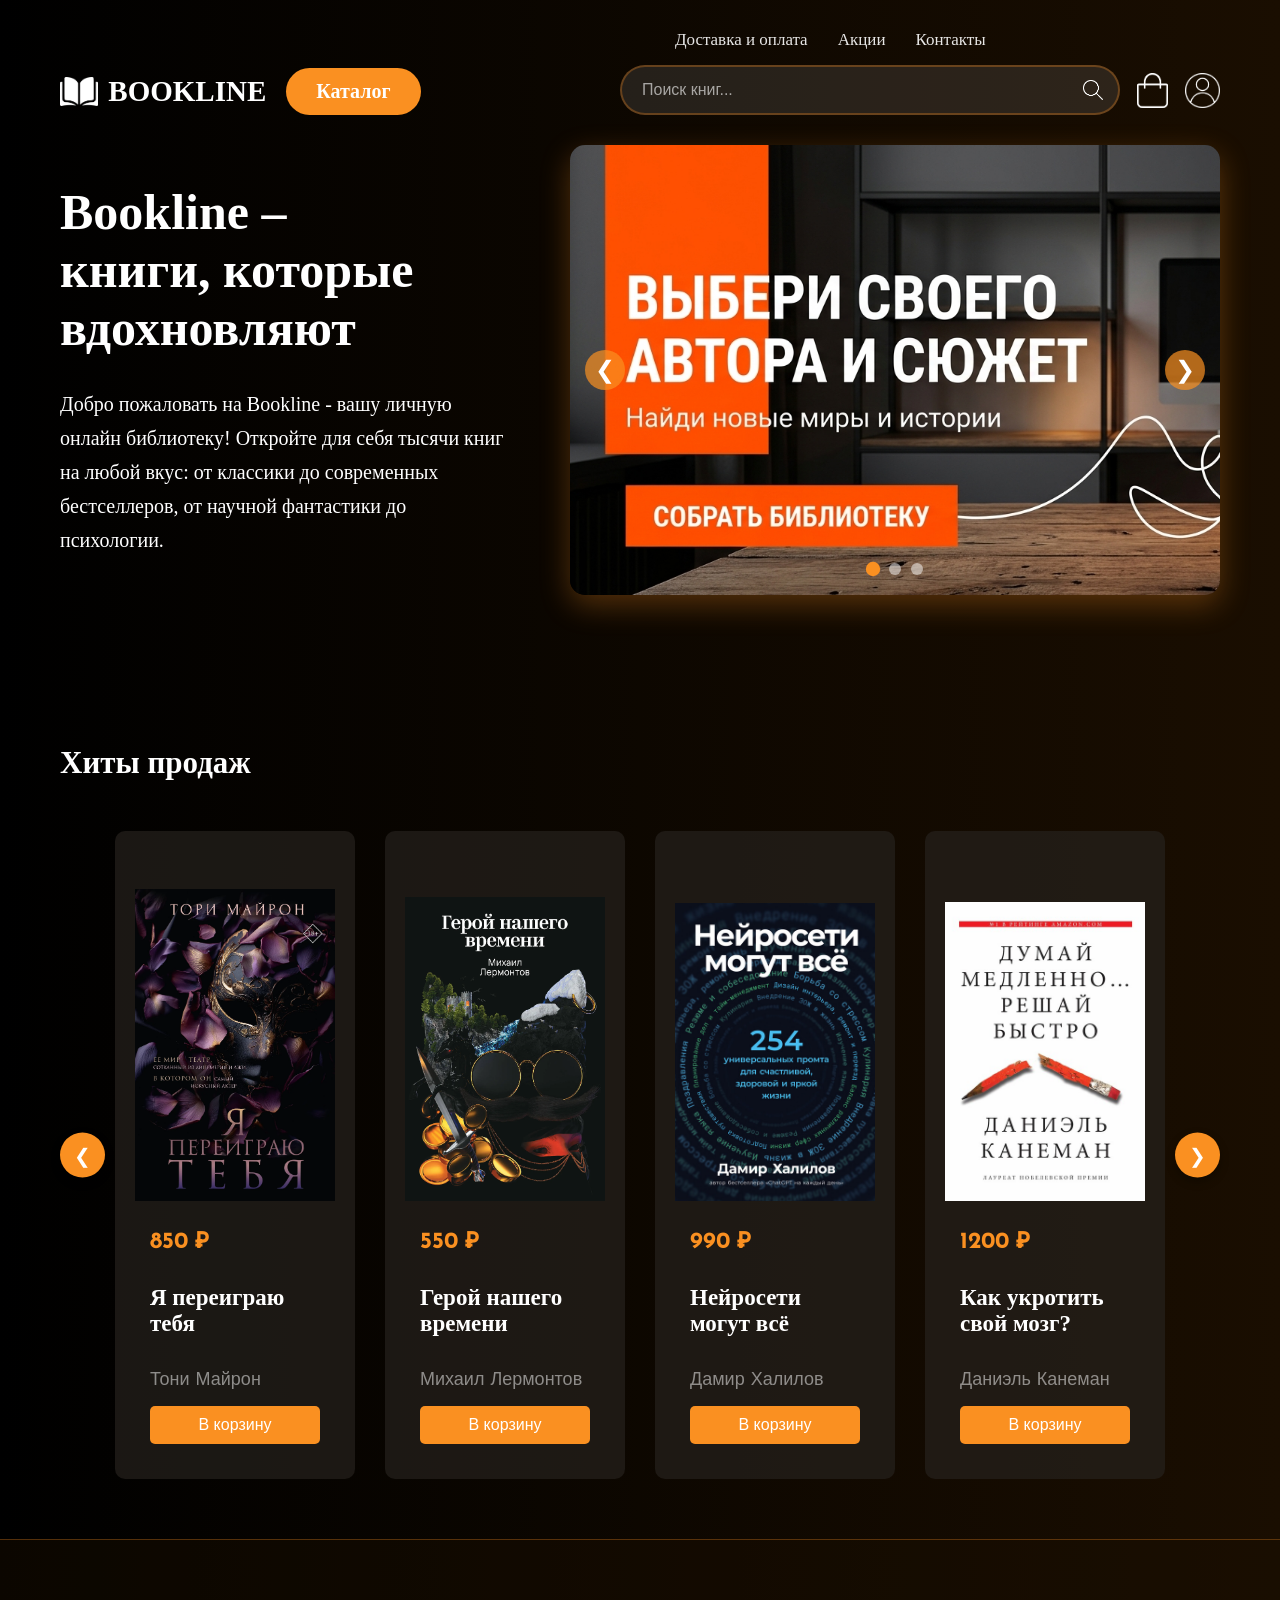
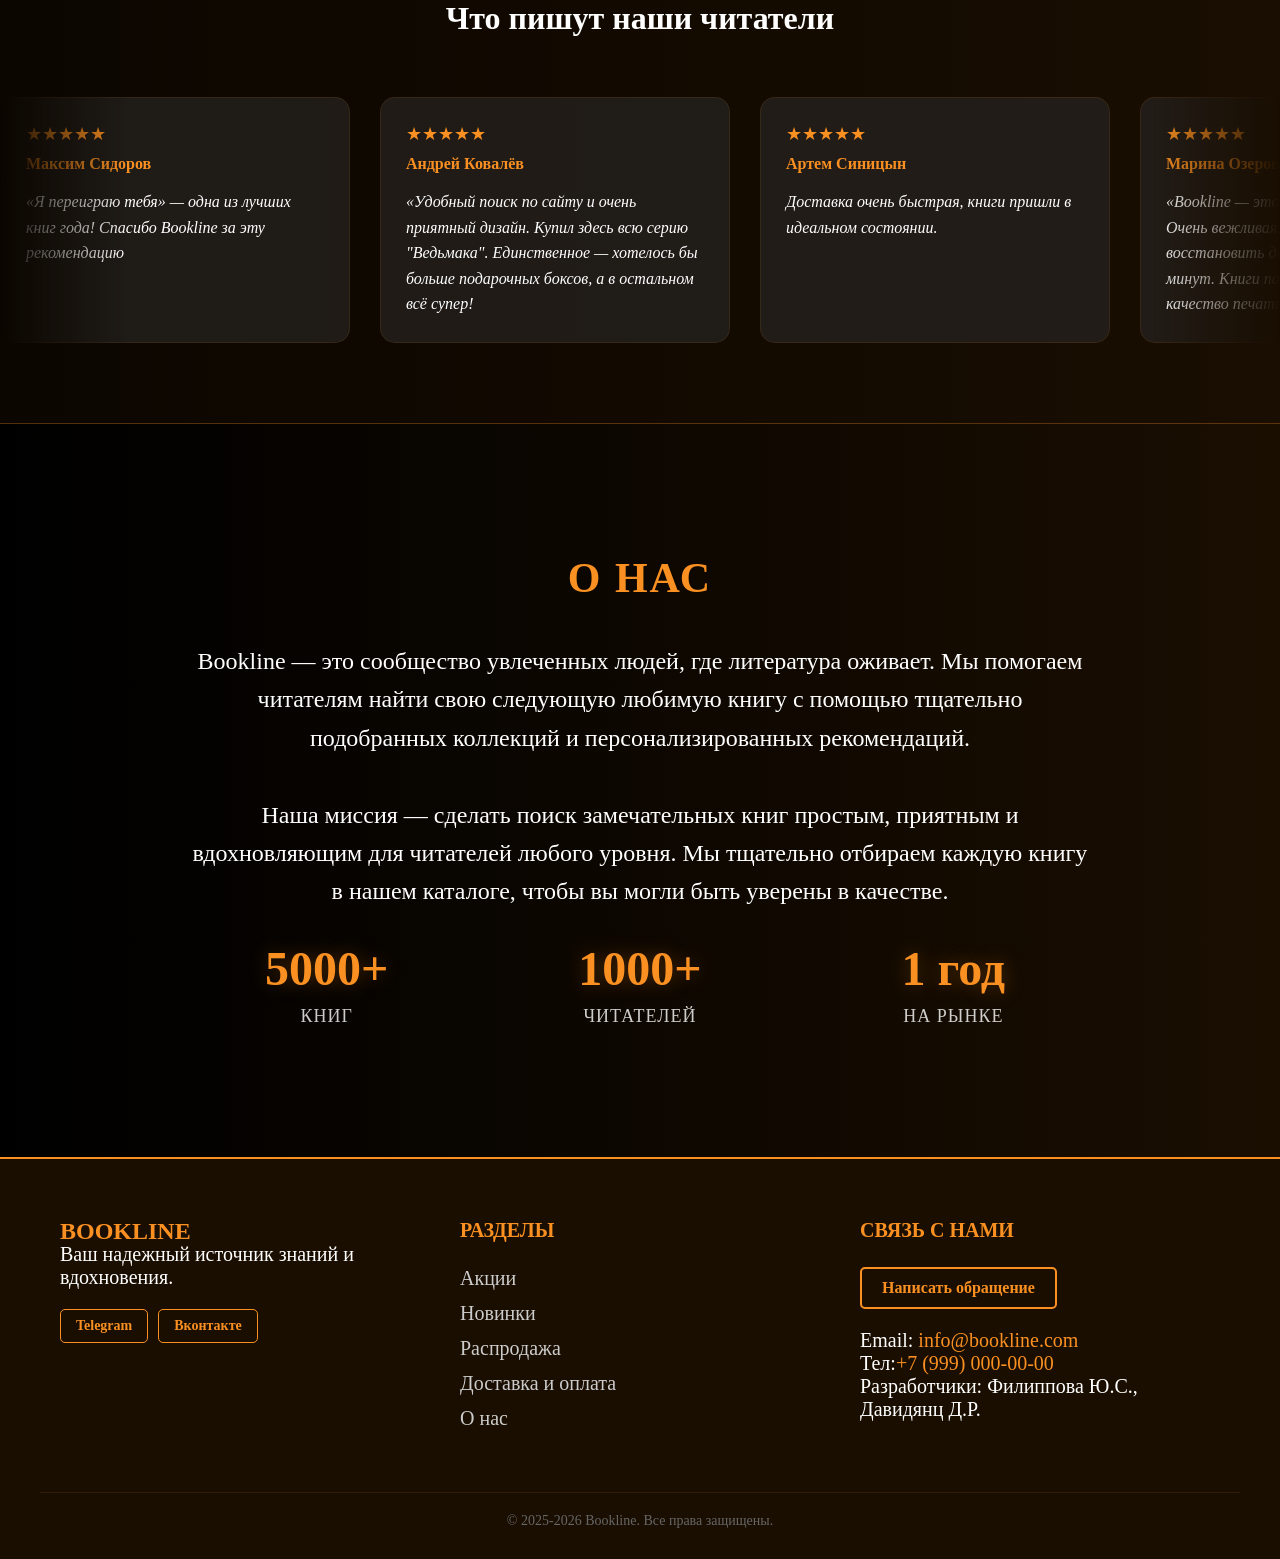
==== commit 04562c89: "fix tel" ====
--- a/index.html
+++ b/index.html
@@ -310,7 +310,7 @@
                     <h4>Связь с нами</h4>
                     <button type="button" id="writeUsBtn" class="contact-btn">Написать обращение</button>
                     <p>Email: <a href="mailto:info@bookline.com" style="color: #FA9021;">info@bookline.com</a></p>
-                    <p>Тел: +7 (999) 000-00-00</p>
+                    <p>Тел:<a href="tel:+7 (999) 000-00-00" style="color: #FA9021;">+7 (999) 000-00-00</a></p>
                     <p>Разработчики: Филиппова Ю.C., Давидянц Д.Р.</p>
                 </div>
             </div>
--- a/css/main.css
+++ b/css/main.css
@@ -1600,6 +1600,42 @@
 .modal-overlay.success-active .form-content {
     display: none !important;
 }
+/* Стили для группы с чекбоксом */
+.checkbox-group {
+    display: flex;
+    flex-direction: column; /* Чтобы сообщение об ошибке было под текстом */
+    align-items: flex-start;
+    gap: 5px;
+    margin: 15px 0;
+}
+
+.checkbox-label {
+    display: flex;
+    align-items: center;
+    gap: 10px;
+    cursor: pointer;
+    font-size: 14px;
+    color: #fff;
+}
+
+.checkbox-label input[type="checkbox"] {
+    width: 18px;
+    height: 18px;
+    cursor: pointer;
+    accent-color: #FA9021; 
+}
+
+.error-message {
+    color: #ff4d4d;
+    font-size: 12px;
+    min-height: 15px;
+    display: none; 
+}
+
+input.input-error, textarea.input-error {
+    border-color: #ff4d4d !important;
+    box-shadow: 0 0 5px rgba(255, 77, 77, 0.3);
+}
 
 .success-content {
     display: flex;
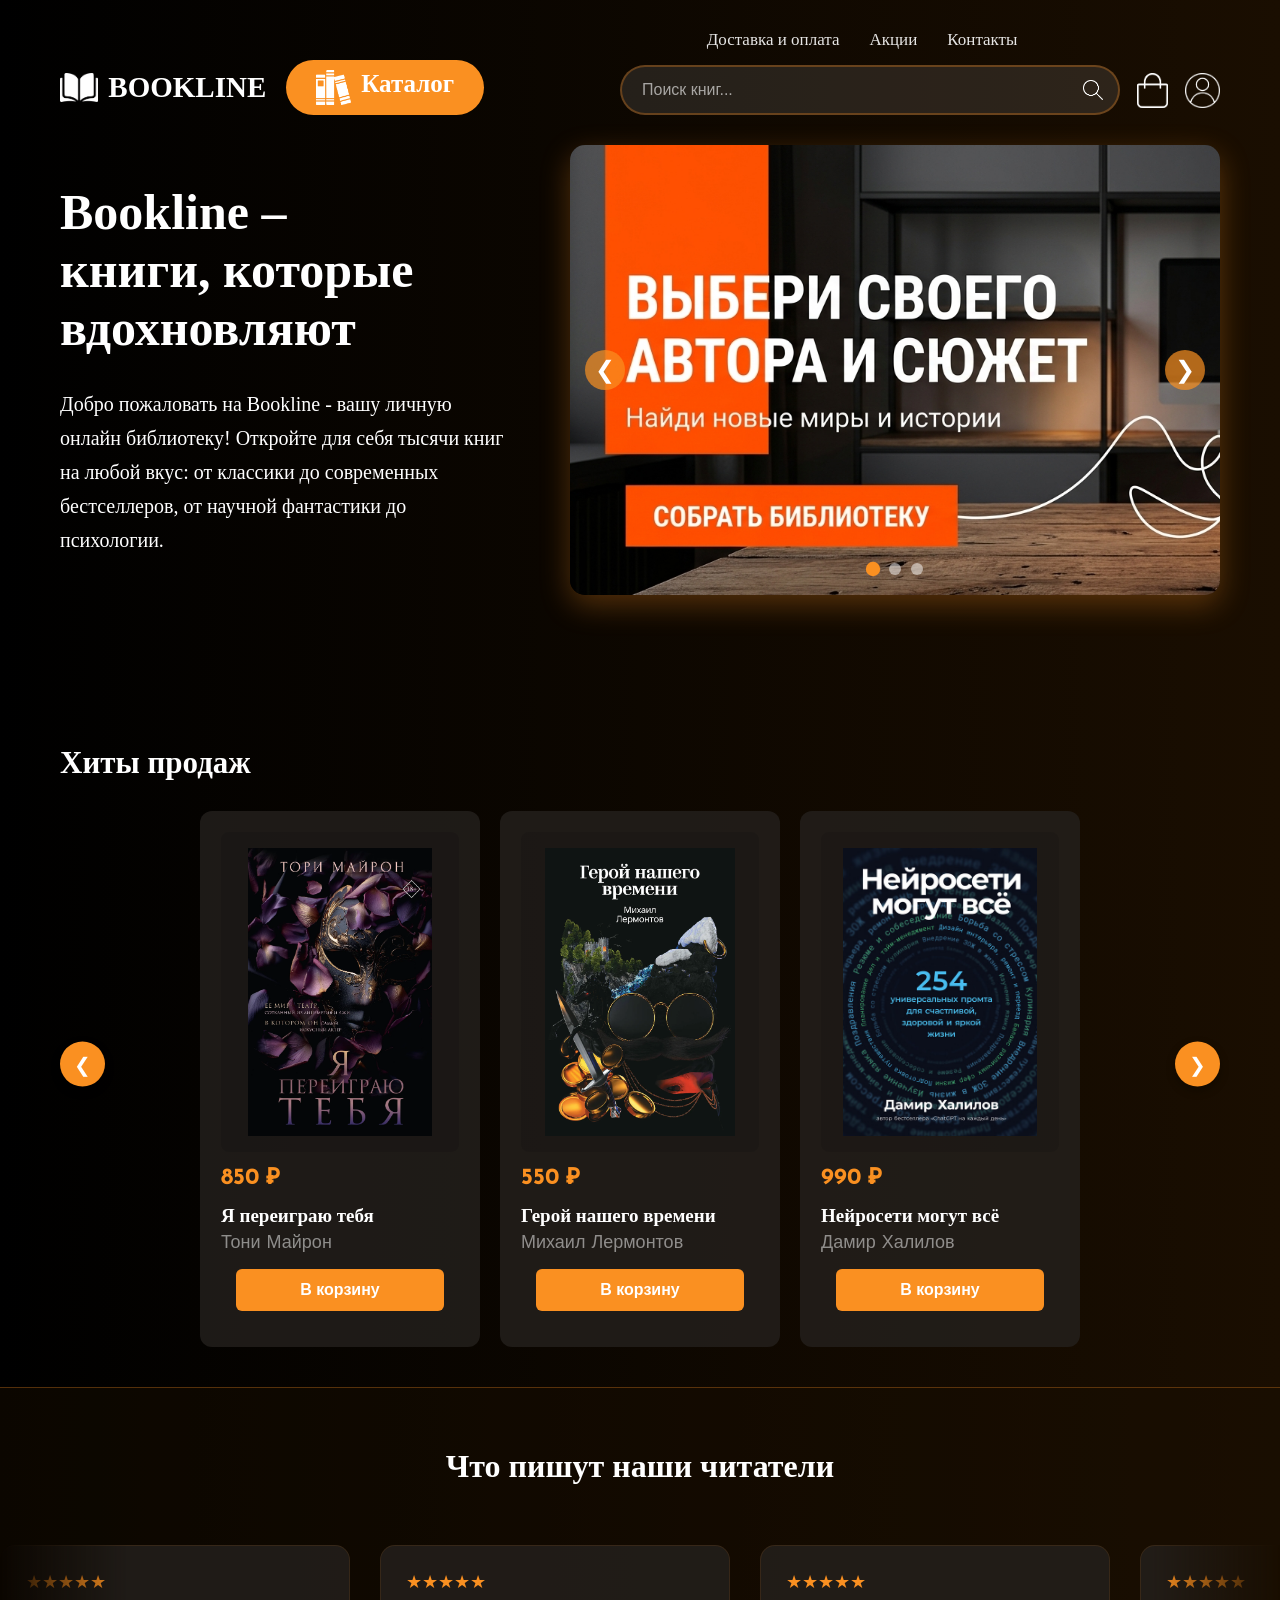
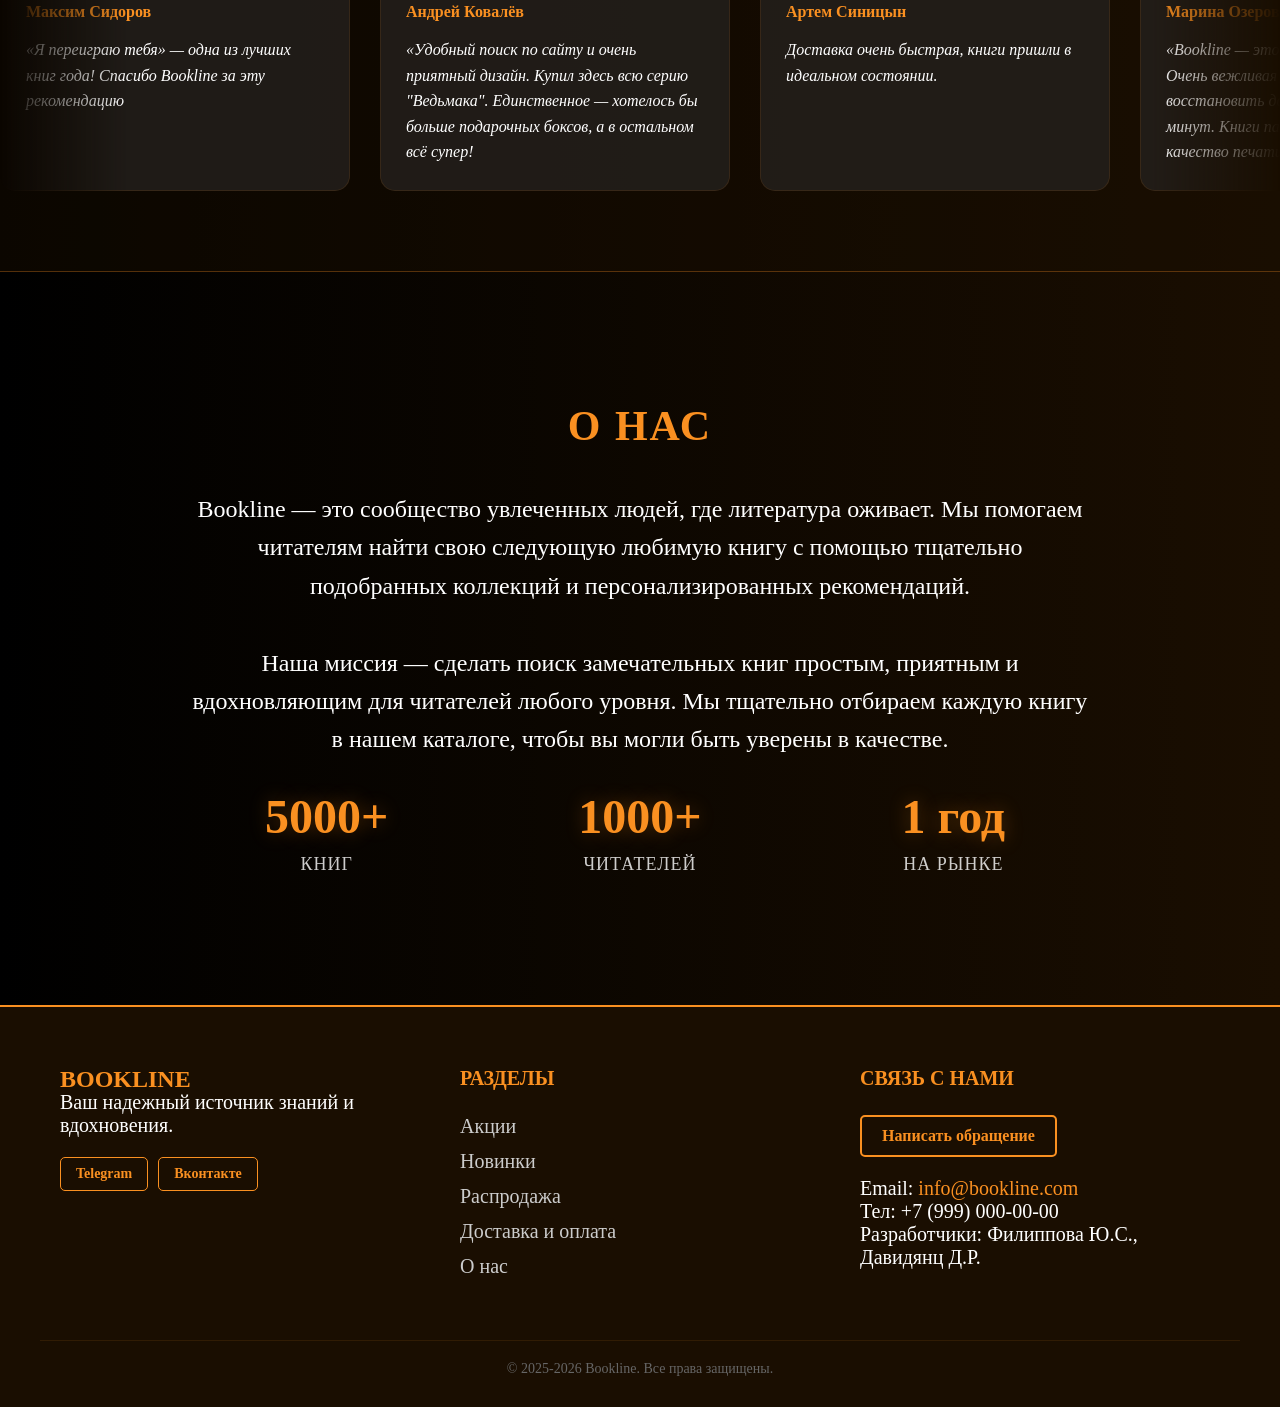
==== commit 557164c5: "карточка товара оформление на всех страницах приведена в один вид и иконка на кнопку каталога" ====
--- a/index.html
+++ b/index.html
@@ -24,7 +24,10 @@
 
                 <div class="catalog-wrapper">
                     <div class="catalog-btn">
-                        <a href="catalog.html" id="catalogTrigger">Каталог</a>
+                        <a href="catalog.html" id="catalogTrigger">
+                        <img src="images/catalog-icon.png" alt="Каталог" class="nav-icon">
+                        <span class="catalog-text">Каталог</span>
+                        </a>
                     </div>
                     <ul class="catalog-dropdown" id="catalogMenu">
                         <li><a href="category.html">Классика</a></li>
@@ -60,7 +63,7 @@
                         </a>
                     </li>
                     <li class="icon-item">
-                        <a href="profile.html">
+                        <a href="profile-registration.html">
                             <img src="images/profile-icon.png" alt="Личный кабинет" class="nav-icon">
                         </a>
                     </li>
@@ -91,15 +94,14 @@
             </section>
 
             <section class="container trending">
-                <div class="trending-header">
-                    <h3>Хиты продаж</h3>
-                </div>
+                <h3>Хиты продаж</h3>
+                
 
                 <div class="trending-slider-container">
                     <button class="trending-prev">❮</button>
                     <div class="books-slider-wrapper">
-                        <div class="Books">
-                            <div class="Block">
+                        <div class="books-grid">
+                            <div class="book-card">
                                 <a href="product.html">
                                     <div class="book-image-container">
                                         <img src="images/1.jpeg" alt="Я переиграю тебя" class="book-image">
@@ -116,7 +118,7 @@
                                 </button>
                             </div>
 
-                            <div class="Block">
+                            <div class="book-card">
                                 <div class="book-image-container">
                                     <img src="images/2.jpeg" alt="Герой нашего времени" class="book-image">
                                 </div>
@@ -131,7 +133,7 @@
                                 </button>
                             </div>
 
-                            <div class="Block">
+                            <div class="book-card">
                                 <div class="book-image-container">
                                     <img src="images/3.jpeg" alt="Нейросети могут всё" class="book-image">
                                 </div>
@@ -146,7 +148,7 @@
                                 </button>
                             </div>
 
-                            <div class="Block">
+                            <div class="book-card">
                                 <div class="book-image-container">
                                     <img src="images/4.jpeg" alt="Как укротить свой мозг?" class="book-image">
                                 </div>
@@ -160,7 +162,7 @@
                                     В корзину
                                 </button>
                             </div>
-                            <div class="Block">
+                            <div class="book-card">
                                 <div class="book-image-container">
                                     <img src="images/4.jpeg" alt="Как укротить свой мозг?" class="book-image">
                                 </div>
@@ -174,7 +176,7 @@
                                     В корзину
                                 </button>
                             </div>
-                            <div class="Block">
+                            <div class="book-card">
                                 <div class="book-image-container">
                                     <img src="images/4.jpeg" alt="Как укротить свой мозг?" class="book-image">
                                 </div>
@@ -188,7 +190,7 @@
                                     В корзину
                                 </button>
                             </div>
-                            <div class="Block">
+                            <div class="book-card">
                                 <div class="book-image-container">
                                     <img src="images/4.jpeg" alt="Как укротить свой мозг?" class="book-image">
                                 </div>
@@ -254,11 +256,7 @@
 
                     </div>
                 </div>
-            </section>
-
-
-
-
+            </section>            
             <section class="about-section">
                 <div class="container">
                     <h2>О Нас</h2>
@@ -310,7 +308,7 @@
                     <h4>Связь с нами</h4>
                     <button type="button" id="writeUsBtn" class="contact-btn">Написать обращение</button>
                     <p>Email: <a href="mailto:info@bookline.com" style="color: #FA9021;">info@bookline.com</a></p>
-                    <p>Тел:<a href="tel:+7 (999) 000-00-00" style="color: #FA9021;">+7 (999) 000-00-00</a></p>
+                    <p>Тел: +7 (999) 000-00-00</p>
                     <p>Разработчики: Филиппова Ю.C., Давидянц Д.Р.</p>
                 </div>
             </div>
@@ -339,6 +337,13 @@
                         <label>Сообщение</label>
                         <textarea id="contactMessage" rows="4" placeholder="Ваш текст..." required></textarea>
                     </div>
+                    <div class="form-group checkbox-group">
+                         <label class="checkbox-label">
+                        <input type="checkbox" id="agreement" name="agreement">
+                        <span>Я согласен на обработку персональных данных</span>
+                    </label>
+                    <span class="error-message" id="error-agreement"></span>
+                    </div>
                     <button type="submit" class="submit-contact-btn">Отправить сообщение</button>
                 </form>
             </div>
--- a/css/main.css
+++ b/css/main.css
@@ -127,12 +127,14 @@
     display: inline-block;
     background-color: #FA9021;
     color: white;
-    padding: 12px 30px;
+    padding: 10px 30px;
     border-radius: 50px;
+    font-size: 25px;
     font-weight: 600;
     transition: background-color 0.3s ease;
     border: none;
-    white-space: nowrap;
+    display: flex;
+    gap: 10px;
 }
 
 .catalog-btn a:hover {
@@ -144,8 +146,20 @@
 .catalog-wrapper:hover .catalog-dropdown {
     display: block;
 }
-
-
+@media (max-width: 768px) {
+    .catalog-text {
+        display: none;
+    }
+
+    .catalog-btn a {
+        display: flex;
+        justify-content: center;
+        align-items: center;
+    }
+
+    
+
+}
 .search-item {
     flex-grow: 1; 
     max-width: 500px;
@@ -544,8 +558,130 @@
 .trending-controls {
     display: none;
 }
-
+/* Единая сетка для всех страниц */
+.books-grid {
+    display: grid;
+    grid-template-columns: repeat(auto-fill, minmax(260px, 1fr));
+    gap: 30px;
+    width: 100%;
+    margin-top: 30px;
+}
+
+/* Единый стиль карточки (Block) */
+.book-card {
+    background: rgba(37, 33, 29, 0.8);
+    border-radius: 12px;
+    padding: 20px;
+    display: flex;
+    flex-direction: column;
+    border: 1px solid transparent;
+    transition: all 0.3s ease;
+    height: 100%; /* Чтобы все карточки были одной высоты */
+    text-decoration: none; /* Если карточка целиком ссылка */
+}
+
+.book-card:hover {
+    transform: translateY(-8px);
+    border-color: #FA9021;
+    background: rgba(37, 33, 29, 0.95);
+    box-shadow: 0 10px 25px rgba(250, 144, 33, 0.2);
+}
+
+/* Контейнер для картинки */
 .book-image-container {
+    width: 100%;
+    height: 320px;
+    display: flex;
+    align-items: center;
+    justify-content: center;
+    margin-bottom: 15px;
+    background: rgba(0, 0, 0, 0.1);
+    border-radius: 8px;
+    overflow: hidden;
+}
+
+.book-image {
+    max-width: 90%;
+    max-height: 90%;
+    object-fit: contain;
+    transition: transform 0.3s ease;
+}
+
+.book-card:hover .book-image {
+    transform: scale(1.05);
+}
+
+/* Информация о книге */
+.book-info {
+    flex-grow: 1;
+    display: flex;
+    flex-direction: column;
+}
+
+.price-tag {
+    font-size: 22px;
+    font-weight: 700;
+    color: #FA9021;
+    margin-bottom: 10px;
+}
+
+.book-title {
+    font-size: 18px;
+    font-weight: 600;
+    color: #fff;
+    margin-bottom: 5px;
+}
+
+.book-author {
+    font-size: 15px;
+    color: rgba(255, 255, 255, 0.6);
+    margin-bottom: 20px;
+}
+
+/* Кнопка */
+.add-to-cart-btn {
+    width: 100%;
+    padding: 12px;
+    background: #FA9021;
+    color: #fff;
+    border: none;
+    border-radius: 6px;
+    font-weight: 600;
+    cursor: pointer;
+    transition: background 0.3s ease;
+}
+
+.add-to-cart-btn:hover {
+    background: #DC7000;
+}
+/* Специальный контейнер для слайдов внутри слайдера */
+/* Ограничиваем обертку, чтобы в нее влезало ровно 3 или 4 карточки */
+.books-slider-wrapper {
+    overflow: hidden;
+    margin: 0 60px; 
+    max-width: 880px; 
+    margin-left: auto;
+    margin-right: auto;
+}
+
+.books-slider-wrapper .books-grid {
+    display: flex;
+    gap: 20px; /* Тот самый отступ, который мы учитывали в расчете */
+    transition: transform 0.5s ease-in-out;
+    width: max-content;
+    will-change: transform; /* Для плавности на мобилках */
+}
+
+.books-slider-wrapper .book-card {
+    min-width: 280px;
+    max-width: 280px;
+    flex-shrink: 0;
+}
+
+
+/* Ограничиваем видимую область */
+/*  */
+/* .book-image-container {
 
     width: 100%;
     height: 350px; 
@@ -625,8 +761,8 @@
     margin-top: 15px;
     flex-grow: 1; 
 }
-
-/* Название книги */
+ */
+
 .book-title {
     font-size: 19px;
     font-weight: 600;
@@ -643,7 +779,6 @@
     font-family: 'Josefin Sans', sans-serif;
 }
 
-/* Цена книги */
 .price-tag {
     font-size: 23px;
     font-weight: 700;
@@ -656,7 +791,10 @@
 .add-to-cart-btn {
     width: calc(100% - 30px); 
     margin-bottom: 15px;
-}
+    align-self: center;
+    font-size: 16px;
+} 
+
 /* Секция О нас */
 .about-section {
     padding: 80px 0;
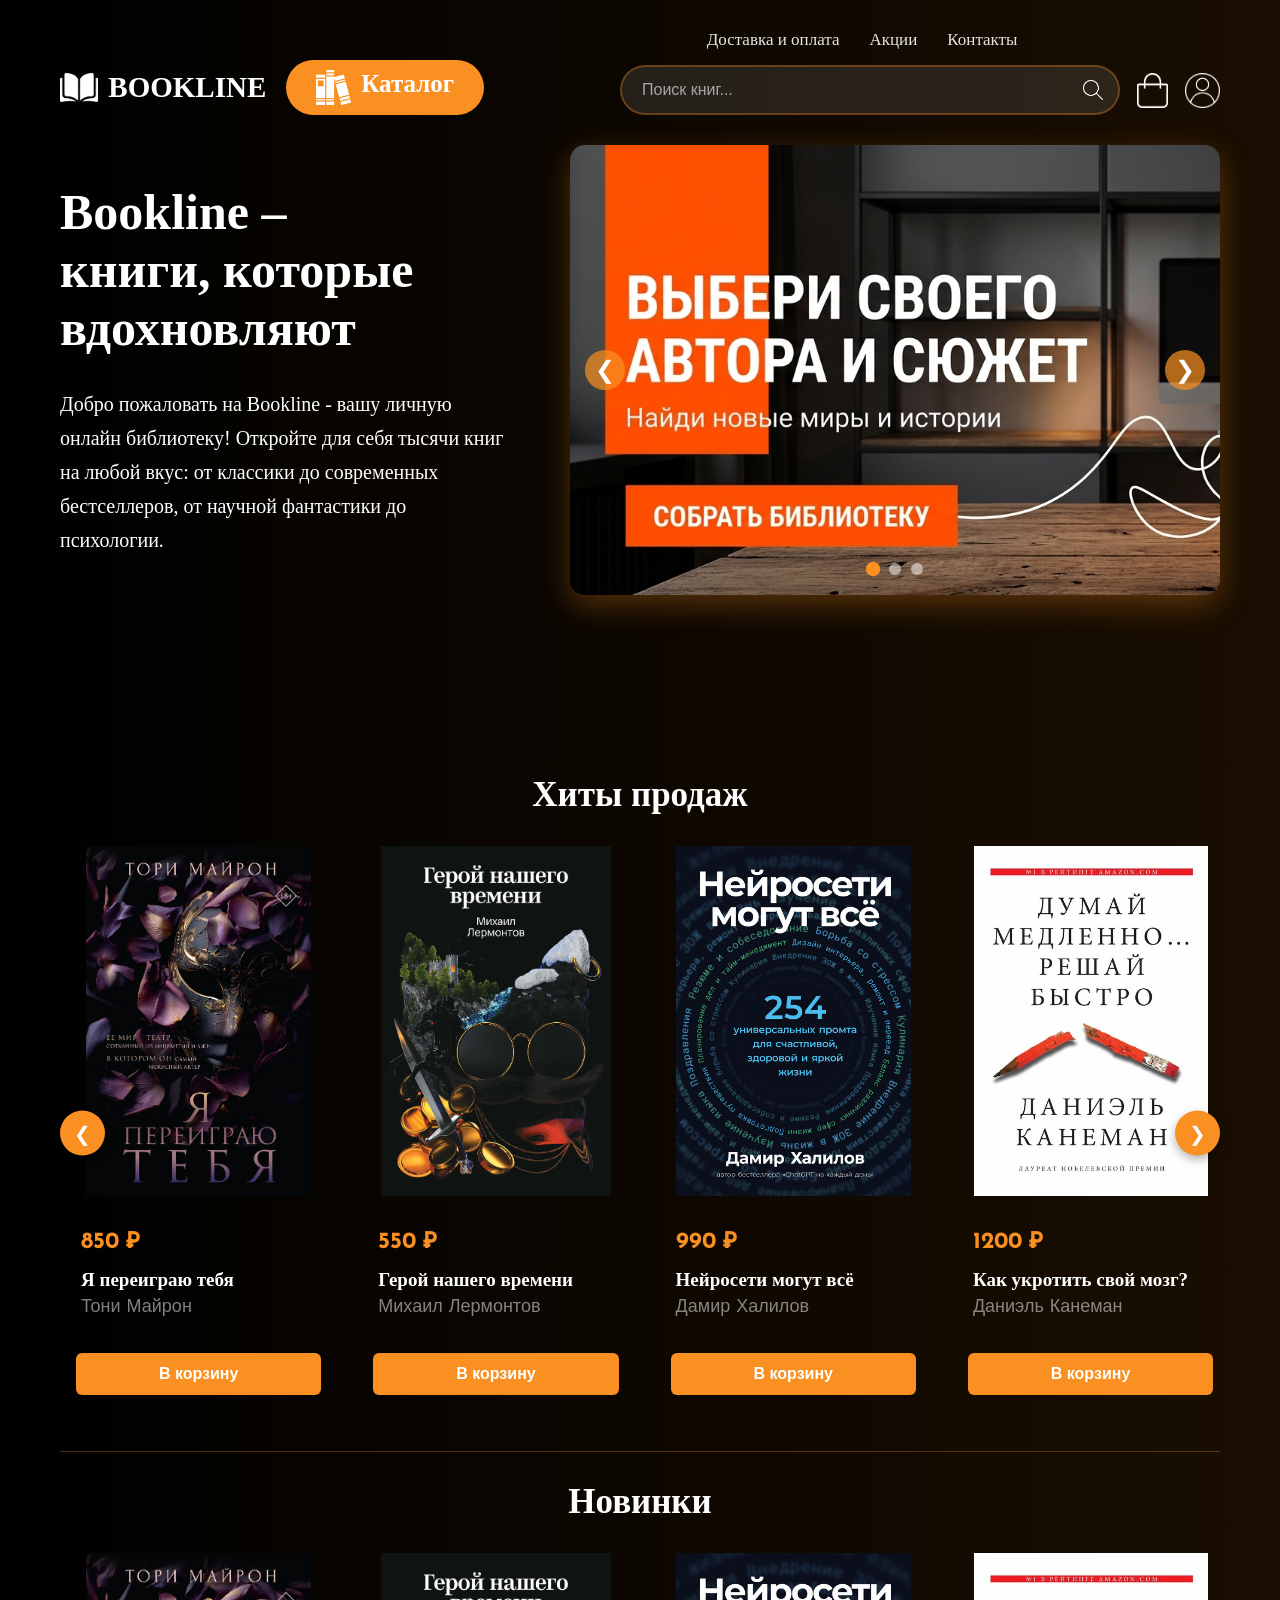
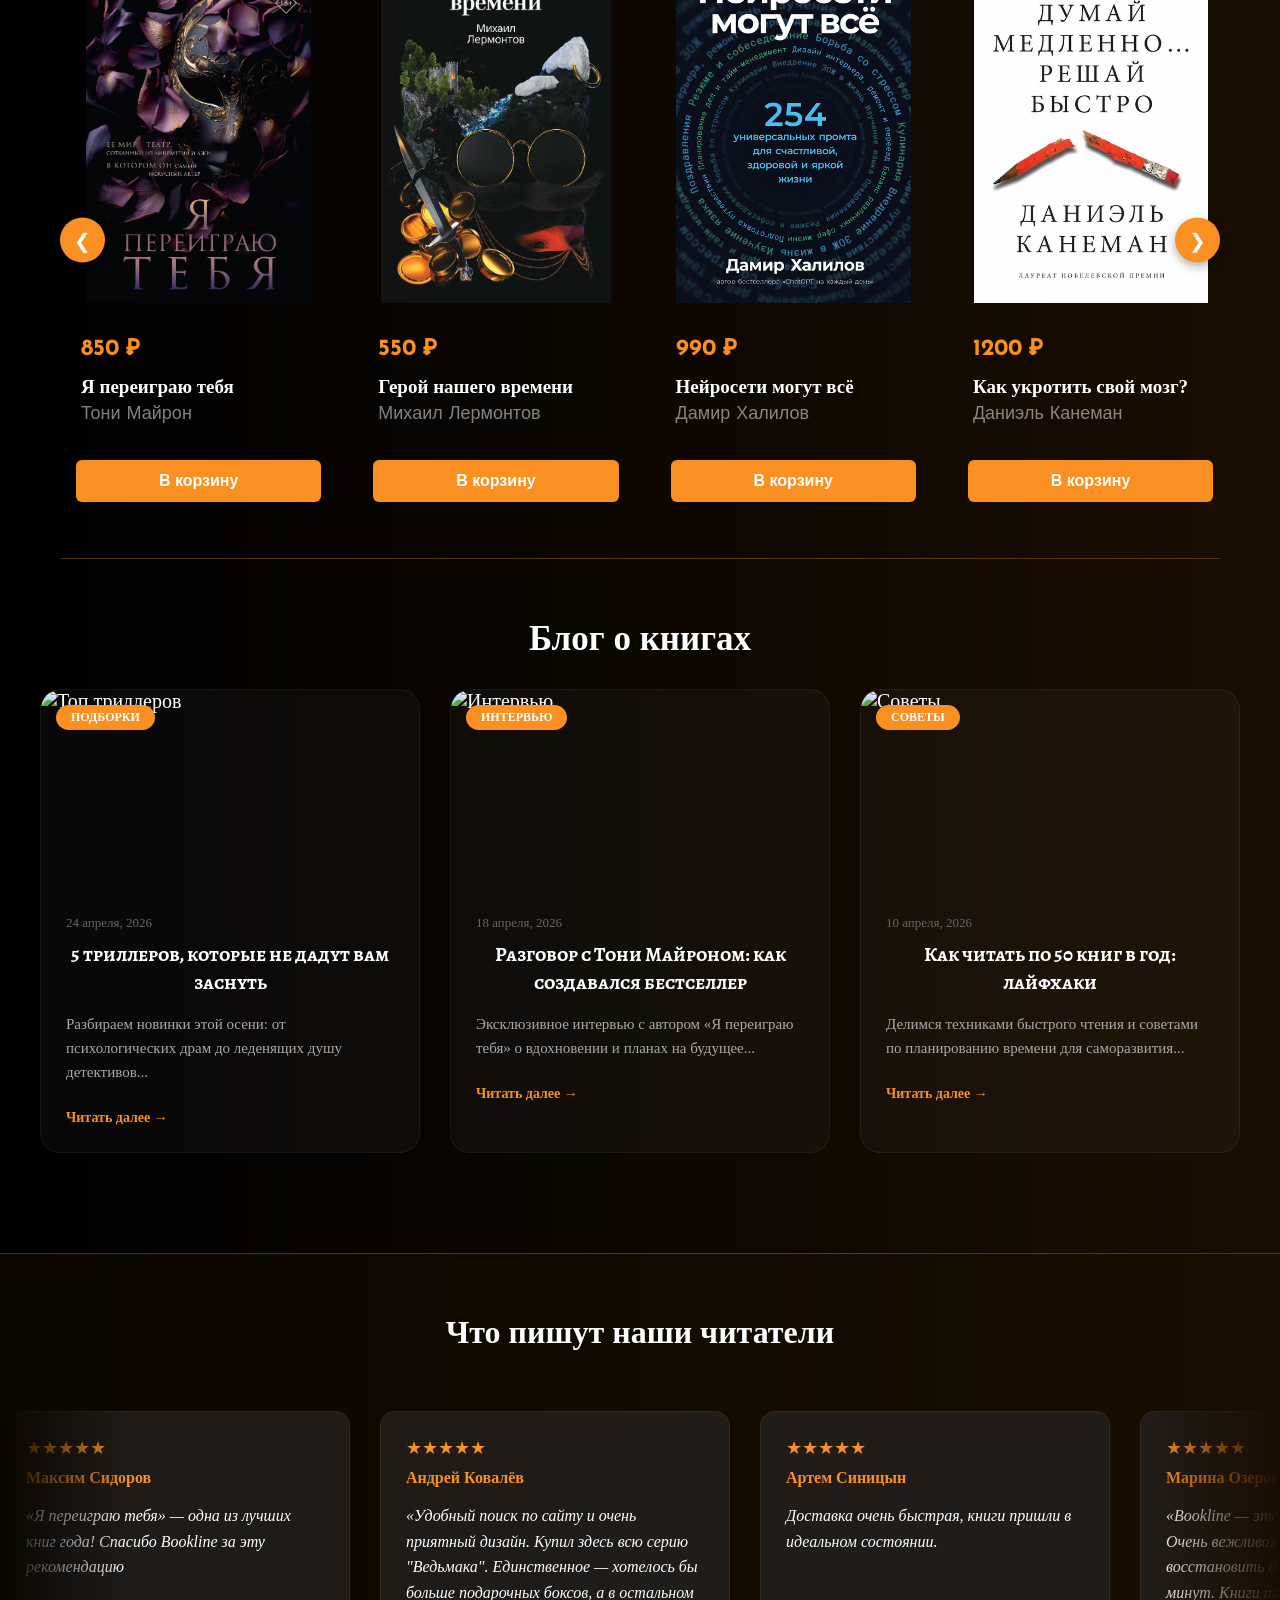
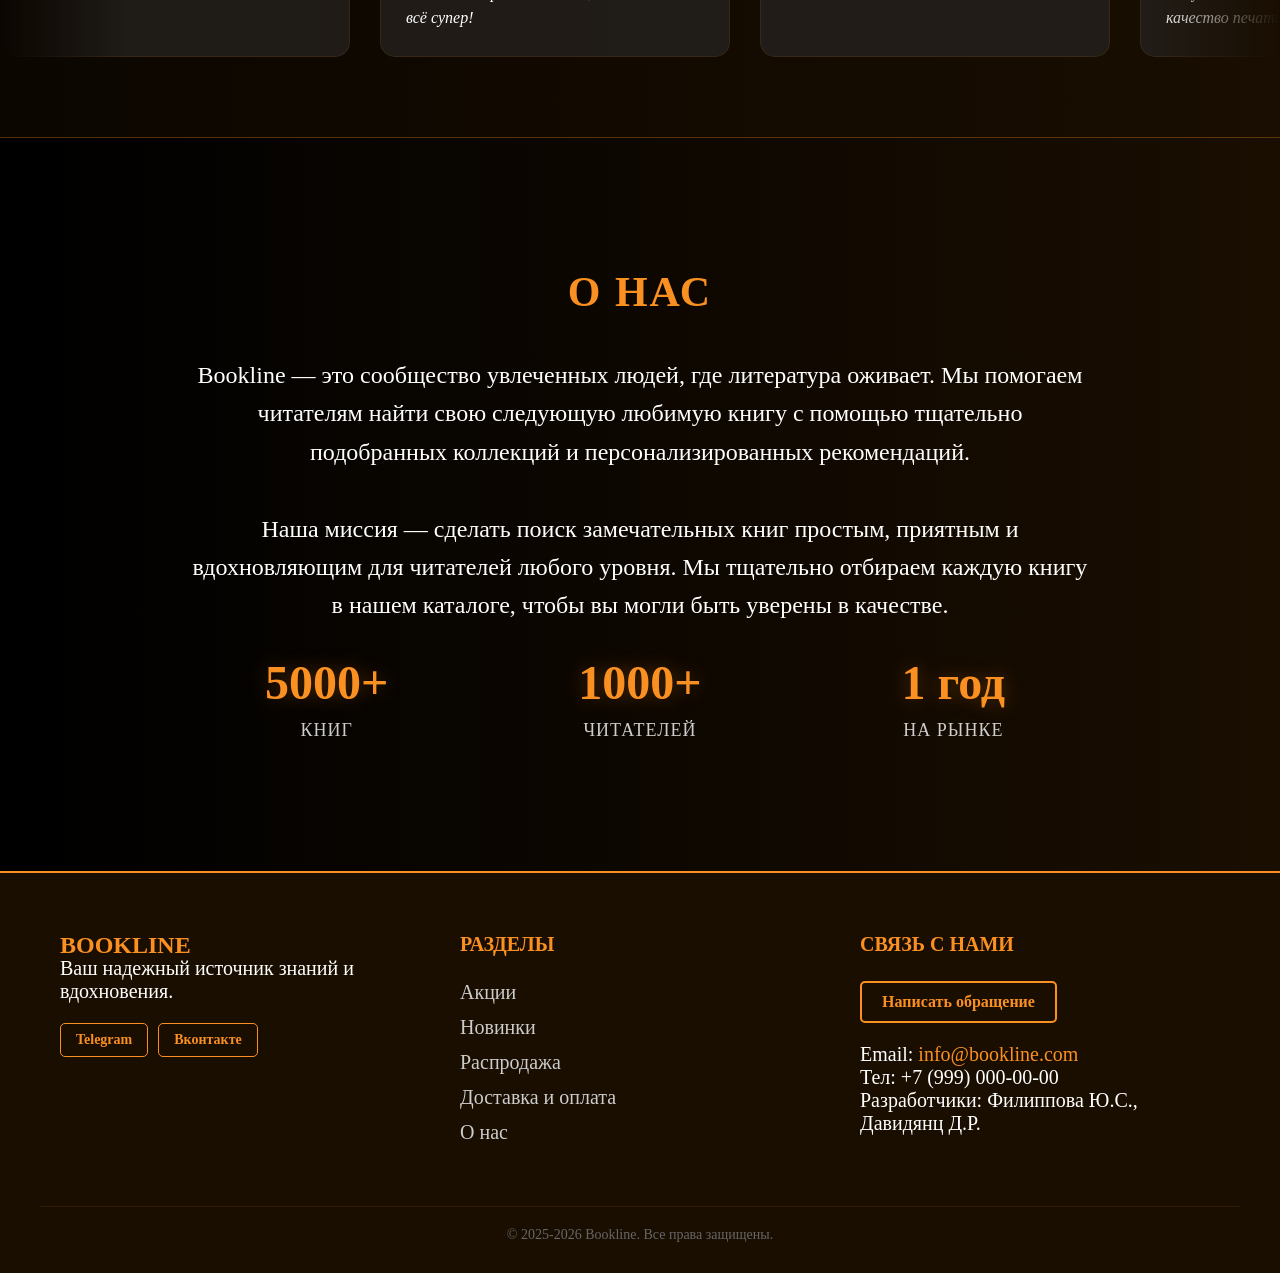
==== commit 49f7f155: "Карточка товара" ====
--- a/index.html
+++ b/index.html
@@ -93,6 +93,7 @@
                 </div>
             </section>
 
+            
             <section class="container trending">
                 <h3>Хиты продаж</h3>
                 
@@ -209,6 +210,171 @@
                     <button class="trending-next">❯</button>
                 </div>
             </section>
+
+            
+            <section class="container trending">
+                <h3>Новинки</h3>
+                
+
+                <div class="trending-slider-container">
+                    <button class="trending-prev">❮</button>
+                    <div class="books-slider-wrapper">
+                        <div class="books-grid">
+                            <div class="book-card">
+                                <a href="product.html">
+                                    <div class="book-image-container">
+                                        <img src="images/1.jpeg" alt="Я переиграю тебя" class="book-image">
+                                    </div>
+                                </a>
+                                <div class="book-info">
+                                    <div class="price-tag">850 ₽</div>
+                                    <a href="product.html"><span class="book-title">Я переиграю тебя</span></a>
+                                    <p class="book-author">Тони Майрон</p>
+                                </div>
+                                <button class="add-to-cart-btn" data-id="book_1" data-title="Я переиграю тебя"
+                                    data-author="Тони Майрон" data-price="850" data-image="images/1.jpeg">
+                                    В корзину
+                                </button>
+                            </div>
+
+                            <div class="book-card">
+                                <div class="book-image-container">
+                                    <img src="images/2.jpeg" alt="Герой нашего времени" class="book-image">
+                                </div>
+                                <div class="book-info">
+                                    <div class="price-tag">550 ₽</div>
+                                    <span class="book-title">Герой нашего времени</span>
+                                    <p class="book-author">Михаил Лермонтов</p>
+                                </div>
+                                <button class="add-to-cart-btn" data-id="book_2" data-title="Герой нашего времени"
+                                    data-author="Михаил Лермонтов" data-price="550" data-image="images/2.jpeg">
+                                    В корзину
+                                </button>
+                            </div>
+
+                            <div class="book-card">
+                                <div class="book-image-container">
+                                    <img src="images/3.jpeg" alt="Нейросети могут всё" class="book-image">
+                                </div>
+                                <div class="book-info">
+                                    <div class="price-tag">990 ₽</div>
+                                    <span class="book-title">Нейросети могут всё</span>
+                                    <p class="book-author">Дамир Халилов</p>
+                                </div>
+                                <button class="add-to-cart-btn" data-id="book_3" data-title="Нейросети могут всё"
+                                    data-author="Дамир Халилов" data-price="990" data-image="images/3.jpeg">
+                                    В корзину
+                                </button>
+                            </div>
+
+                            <div class="book-card">
+                                <div class="book-image-container">
+                                    <img src="images/4.jpeg" alt="Как укротить свой мозг?" class="book-image">
+                                </div>
+                                <div class="book-info">
+                                    <div class="price-tag">1200 ₽</div>
+                                    <span class="book-title">Как укротить свой мозг?</span>
+                                    <p class="book-author">Даниэль Канеман</p>
+                                </div>
+                                <button class="add-to-cart-btn" data-id="book_4" data-title="Как укротить свой мозг?"
+                                    data-author="Даниэль Канеман" data-price="1200" data-image="images/4.jpeg">
+                                    В корзину
+                                </button>
+                            </div>
+                            <div class="book-card">
+                                <div class="book-image-container">
+                                    <img src="images/4.jpeg" alt="Как укротить свой мозг?" class="book-image">
+                                </div>
+                                <div class="book-info">
+                                    <div class="price-tag">1200 ₽</div>
+                                    <span class="book-title">Как укротить свой мозг?</span>
+                                    <p class="book-author">Даниэль Канеман</p>
+                                </div>
+                                <button class="add-to-cart-btn" data-id="book_4" data-title="Как укротить свой мозг?"
+                                    data-author="Даниэль Канеман" data-price="1200" data-image="images/4.jpeg">
+                                    В корзину
+                                </button>
+                            </div>
+                            <div class="book-card">
+                                <div class="book-image-container">
+                                    <img src="images/4.jpeg" alt="Как укротить свой мозг?" class="book-image">
+                                </div>
+                                <div class="book-info">
+                                    <div class="price-tag">1200 ₽</div>
+                                    <span class="book-title">Как укротить свой мозг?</span>
+                                    <p class="book-author">Даниэль Канеман</p>
+                                </div>
+                                <button class="add-to-cart-btn" data-id="book_4" data-title="Как укротить свой мозг?"
+                                    data-author="Даниэль Канеман" data-price="1200" data-image="images/4.jpeg">
+                                    В корзину
+                                </button>
+                            </div>
+                            <div class="book-card">
+                                <div class="book-image-container">
+                                    <img src="images/4.jpeg" alt="Как укротить свой мозг?" class="book-image">
+                                </div>
+                                <div class="book-info">
+                                    <div class="price-tag">1200 ₽</div>
+                                    <span class="book-title">Как укротить свой мозг?</span>
+                                    <p class="book-author">Даниэль Канеман</p>
+                                </div>
+                                <button class="add-to-cart-btn" data-id="book_4" data-title="Как укротить свой мозг?"
+                                    data-author="Даниэль Канеман" data-price="1200" data-image="images/4.jpeg">
+                                    В корзину
+                                </button>
+                            </div>
+                        </div>
+                    </div>
+                    <button class="trending-next">❯</button>
+                </div>
+            </section>
+
+            <section class="blog-section container">
+    <h3>Блог о книгах</h3>
+    
+    <div class="blog-grid">
+        <article class="blog-card">
+            <div class="blog-image">
+                <img src="images/blog1.jpg" alt="Топ триллеров">
+                <span class="blog-category">Подборки</span>
+            </div>
+            <div class="blog-content">
+                <span class="blog-date">24 апреля, 2026</span>
+                <h3>5 триллеров, которые не дадут вам заснуть</h3>
+                <p>Разбираем новинки этой осени: от психологических драм до леденящих душу детективов...</p>
+                <a href="article.html" class="read-more">Читать далее →</a>
+            </div>
+        </article>
+
+        <article class="blog-card">
+            <div class="blog-image">
+                <img src="images/blog2.jpg" alt="Интервью">
+                <span class="blog-category">Интервью</span>
+            </div>
+            <div class="blog-content">
+                <span class="blog-date">18 апреля, 2026</span>
+                <h3>Разговор с Тони Майроном: как создавался бестселлер</h3>
+                <p>Эксклюзивное интервью с автором «Я переиграю тебя» о вдохновении и планах на будущее...</p>
+                <a href="#" class="read-more">Читать далее →</a>
+            </div>
+        </article>
+
+        <article class="blog-card">
+            <div class="blog-image">
+                <img src="images/blog3.jpg" alt="Советы">
+                <span class="blog-category">Советы</span>
+            </div>
+            <div class="blog-content">
+                <span class="blog-date">10 апреля, 2026</span>
+                <h3>Как читать по 50 книг в год: лайфхаки</h3>
+                <p>Делимся техниками быстрого чтения и советами по планированию времени для саморазвития...</p>
+                <a href="#" class="read-more">Читать далее →</a>
+            </div>
+        </article>
+    </div>
+</section>
+
+
 
             <section class="reviews-section">
                 <h3>Что пишут наши читатели</h3>
--- a/css/main.css
+++ b/css/main.css
@@ -395,17 +395,20 @@
     display: none;
 }
 
-.trending-header {
+
+
+/* .trending-header {
     display: flex;
     justify-content: space-between;
     align-items: center;
     margin-bottom: 30px;
-}
+} */
 .trending h3 {
     font-weight: 600;
-    font-size: 31px;
+    font-size: 35px;
     padding: 0;
-    text-align: left;
+    text-align: center;
+    margin-top: 30px;
 }
 
 .trending .see-all {
@@ -516,13 +519,8 @@
     display: flex;
     align-items: center;
     width: 100%;
-}
-
-
-.books-slider-wrapper {
-    overflow: hidden;
-    width: 100%;
-    margin: 0 55px; 
+    border-bottom: 1px solid rgba(250, 144, 33, 0.3);
+    padding-bottom: 40px;    
 }
 
 
@@ -569,40 +567,39 @@
 
 /* Единый стиль карточки (Block) */
 .book-card {
-    background: rgba(37, 33, 29, 0.8);
+    /* background: rgba(37, 33, 29, 0.8); */
     border-radius: 12px;
-    padding: 20px;
     display: flex;
     flex-direction: column;
     border: 1px solid transparent;
     transition: all 0.3s ease;
-    height: 100%; /* Чтобы все карточки были одной высоты */
+    height: 100%;
+    width: 100%; /* Чтобы все карточки были одной высоты */
     text-decoration: none; /* Если карточка целиком ссылка */
 }
 
 .book-card:hover {
     transform: translateY(-8px);
     border-color: #FA9021;
-    background: rgba(37, 33, 29, 0.95);
-    box-shadow: 0 10px 25px rgba(250, 144, 33, 0.2);
+    /* background: rgba(37, 33, 29, 0.95); */
+    box-shadow: 0 10px 25px rgba(250, 144, 33, 0.2); 
 }
 
 /* Контейнер для картинки */
 .book-image-container {
     width: 100%;
-    height: 320px;
+    height: 350px;
     display: flex;
     align-items: center;
     justify-content: center;
     margin-bottom: 15px;
-    background: rgba(0, 0, 0, 0.1);
     border-radius: 8px;
     overflow: hidden;
 }
 
 .book-image {
-    max-width: 90%;
-    max-height: 90%;
+    max-width: 100%;
+    max-height: 100%;
     object-fit: contain;
     transition: transform 0.3s ease;
 }
@@ -616,6 +613,7 @@
     flex-grow: 1;
     display: flex;
     flex-direction: column;
+    padding: 20px;
 }
 
 .price-tag {
@@ -654,114 +652,26 @@
 .add-to-cart-btn:hover {
     background: #DC7000;
 }
-/* Специальный контейнер для слайдов внутри слайдера */
-/* Ограничиваем обертку, чтобы в нее влезало ровно 3 или 4 карточки */
+
 .books-slider-wrapper {
     overflow: hidden;
-    margin: 0 60px; 
-    max-width: 880px; 
-    margin-left: auto;
-    margin-right: auto;
+    margin: 0; 
+    
 }
 
 .books-slider-wrapper .books-grid {
     display: flex;
-    gap: 20px; /* Тот самый отступ, который мы учитывали в расчете */
+    gap: 20px; 
     transition: transform 0.5s ease-in-out;
     width: max-content;
-    will-change: transform; /* Для плавности на мобилках */
+    will-change: transform; 
 }
 
 .books-slider-wrapper .book-card {
-    min-width: 280px;
-    max-width: 280px;
+    min-width: 10%;
+    max-width: 15%;
     flex-shrink: 0;
 }
-
-
-/* Ограничиваем видимую область */
-/*  */
-/* .book-image-container {
-
-    width: 100%;
-    height: 350px; 
-    display: flex;
-    align-items: flex-end; 
-    justify-content: center;
-    overflow: hidden;
-    margin-bottom: 15px;
-}
-
-.book-image {
-    max-width: 100%;
-    max-height: 100%; 
-    object-fit: contain;
-    transition: transform 0.3s ease;
-}
-
-.Block:hover .book-image {
-    transform: scale(1.05);
-}
-
-.Block:hover span {
-    color: #FA9021;
-}
-
-.Block::before {
-    content: '';
-    position: absolute;
-    top: 0;
-    left: 0;
-    right: 0;
-    height: 3px;
-    background: #FA9021;
-    transform: scaleX(0);
-    transition: transform 0.3s ease;
-}
-
-.Block:hover::before {
-    transform: scaleX(1);
-}
-.add-to-cart-btn {
-    margin-top: 1rem;
-    padding: 10px 20px;
-    background-color: #FA9021;
-    color: white;
-    border: none;
-    border-radius: 5px;
-    cursor: pointer;
-    font-size: 16px;
-    transition: all 0.3s ease;
-    width: 80%;
-    align-self: center;
-    margin-top: auto;
-}
-
-.add-to-cart-btn:hover {
-    background-color: #DC7000;
-    transform: translateY(-2px);
-    box-shadow: 0 4px 8px rgba(0, 0, 0, 0.2);
-}
-
-.divider {
-    border: none;
-    height: 1px;
-    background-color: #FA9021;
-    margin: 40px auto;
-    width: 80%;
-    opacity: 0.3;
-}
-
-.book-info {
-    width: 100%;
-    padding: 0 15px; 
-    display: flex;
-    flex-direction: column;
-    align-items: flex-start; 
-    margin-top: 15px;
-    flex-grow: 1; 
-}
- */
 
 .book-title {
     font-size: 19px;
@@ -794,6 +704,110 @@
     align-self: center;
     font-size: 16px;
 } 
+
+.blog-section {
+    padding: 60px 0;
+}
+.blog-section h3{
+    font-weight: 600;
+    font-size: 35px;
+    padding: 0;
+    text-align: center;
+}
+.blog-grid {
+    display: grid;
+    grid-template-columns: repeat(auto-fit, minmax(300px, 1fr));
+    gap: 30px;
+    margin-top: 30px;
+}
+
+.blog-card {
+    background: rgba(255, 255, 255, 0.03);
+    border-radius: 20px;
+    overflow: hidden;
+    border: 1px solid rgba(255, 255, 255, 0.05);
+    transition: transform 0.3s ease, box-shadow 0.3s ease;
+}
+
+.blog-card:hover {
+    transform: translateY(-10px);
+    box-shadow: 0 10px 30px rgba(250, 144, 33, 0.15);
+    border-color: rgba(250, 144, 33, 0.3);
+}
+
+.blog-image {
+    position: relative;
+    height: 200px;
+}
+
+.blog-image img {
+    width: 100%;
+    height: 100%;
+    object-fit: cover;
+}
+
+.blog-category {
+    position: absolute;
+    top: 15px;
+    left: 15px;
+    background: #FA9021;
+    color: #fff;
+    padding: 5px 15px;
+    border-radius: 50px;
+    font-size: 12px;
+    font-weight: bold;
+    text-transform: uppercase;
+}
+
+.blog-content {
+    padding: 25px;
+}
+
+.blog-date {
+    color: #666;
+    font-size: 13px;
+    display: block;
+    margin-bottom: 10px;
+}
+
+.blog-content h3 {
+    color: #fff;
+    font-size: 20px;
+    margin-bottom: 15px;
+    line-height: 1.4;
+    font-family: 'Alegreya SC', serif;
+}
+
+.blog-content p {
+    color: #aaa;
+    font-size: 15px;
+    line-height: 1.6;
+    margin-bottom: 20px;
+    display: -webkit-box;
+    -webkit-line-clamp: 3; /* Обрезает текст после 3 строки */
+    -webkit-box-orient: vertical;
+    overflow: hidden;
+}
+
+.read-more {
+    color: #FA9021;
+    text-decoration: none;
+    font-weight: bold;
+    font-size: 14px;
+    transition: 0.3s;
+}
+
+.read-more:hover {
+    letter-spacing: 1px;
+}
+
+/* Адаптивность для мобилок */
+@media (max-width: 768px) {
+    .blog-grid {
+        grid-template-columns: 1fr; /* По одной колонке на телефон */
+    }
+}
+
 
 /* Секция О нас */
 .about-section {
@@ -1421,24 +1435,6 @@
         height: 26px !important;
     }
    
-    .trending .Books {
-        display: flex !important;
-        justify-content: center !important;
-        gap: 20px !important;
-        padding: 0 10px !important;
-    }
-
-    .trending .Block {
-        flex: 0 0 calc(33.333% - 20px) !important;
-        min-width: calc(33.333% - 20px) !important;
-        max-width: calc(33.333% - 20px) !important;
-        box-sizing: border-box !important;
-    }
-
-    .book-image-container img {
-        width: 100% !important;
-        height: auto !important;
-    }
     .hero-content {
         display: flex !important;
         flex-direction: column !important;
@@ -1490,28 +1486,6 @@
         justify-content: center;
     }
 
-    .trending .Books {
-        display: flex !important;
-        flex-wrap: wrap !important;
-        justify-content: center !important;
-        gap: 20px !important;
-    }
-
-    .trending .Block {
-        flex: 0 0 calc(50% - 20px) !important;
-        min-width: calc(50% - 20px) !important;
-        max-width: calc(50% - 20px) !important;
-        padding: 15px !important;
-    }
-
-    .book-image-container {
-        height: 280px;
-    }
-
-    .trending-prev, 
-    .trending-next {
-        display: none !important;
-    }
     .catalog-dropdown {
         left: 50% !important;
         right: auto !important;
